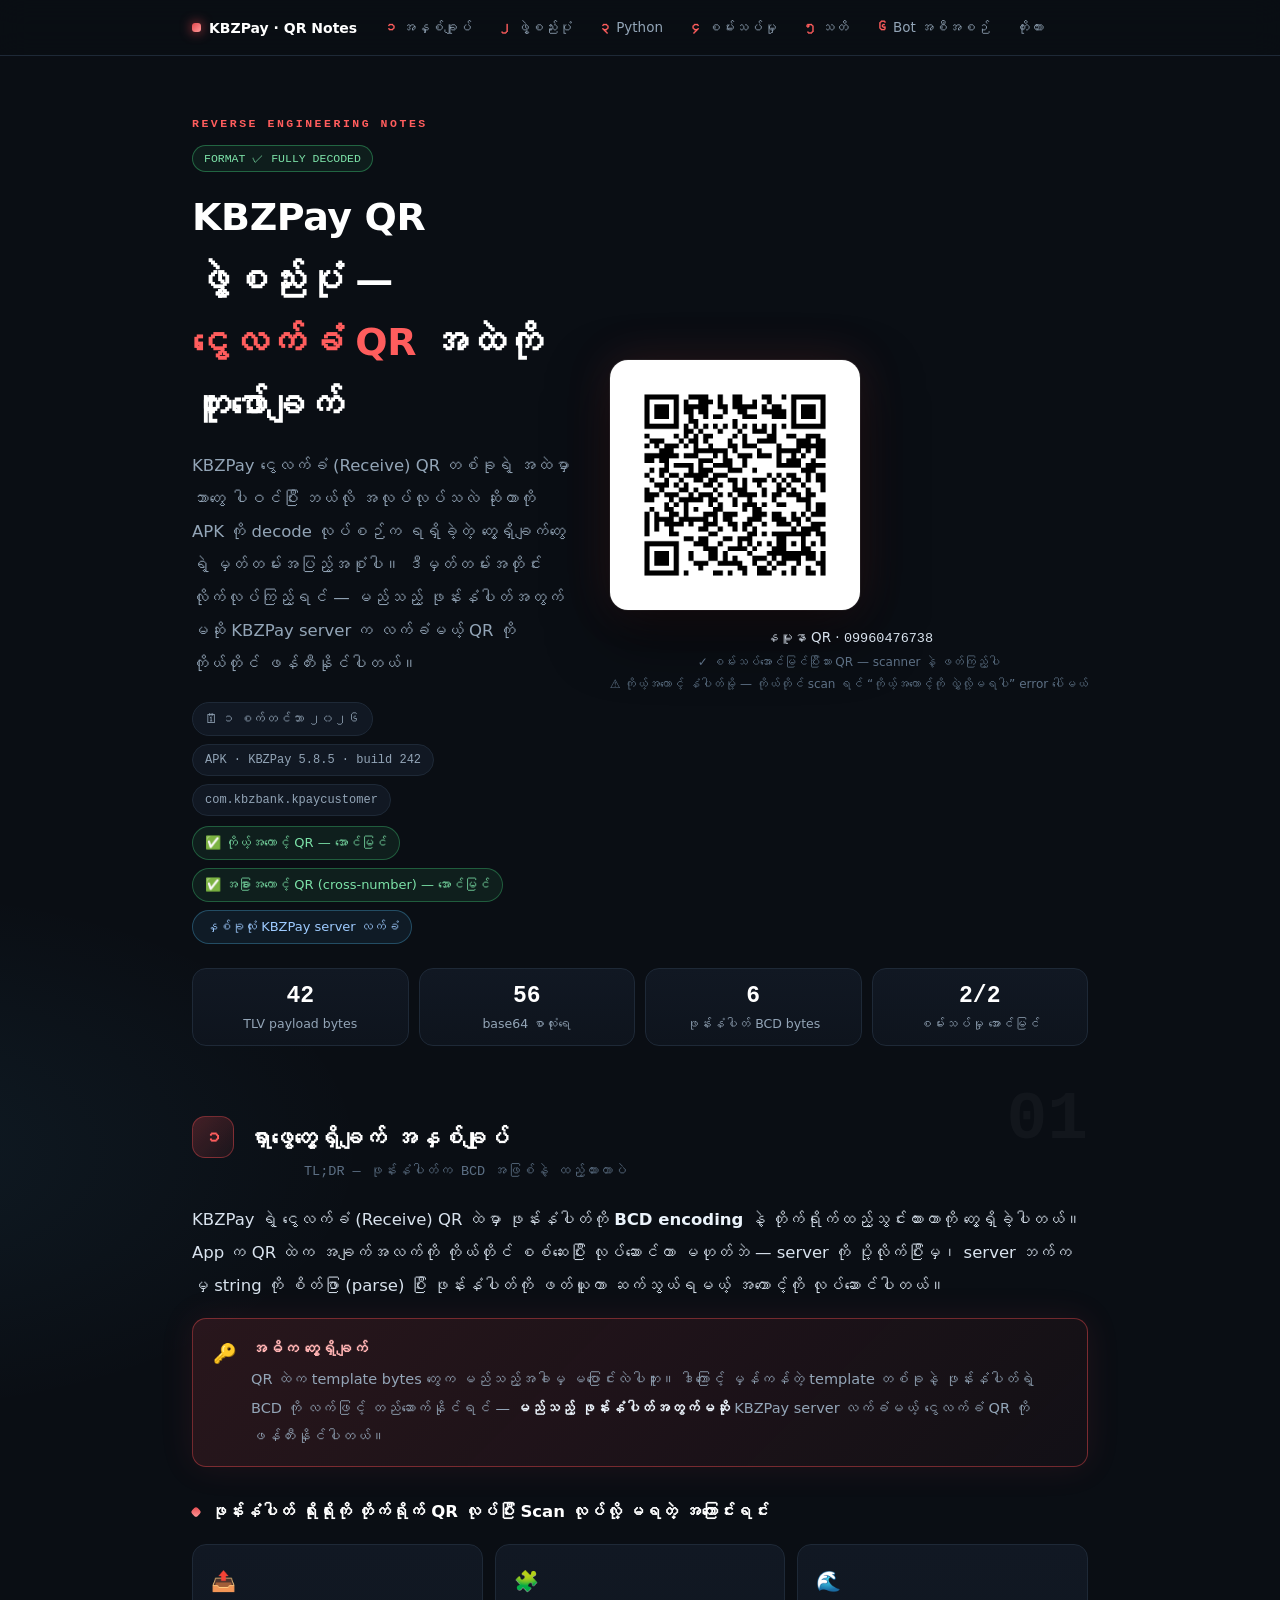
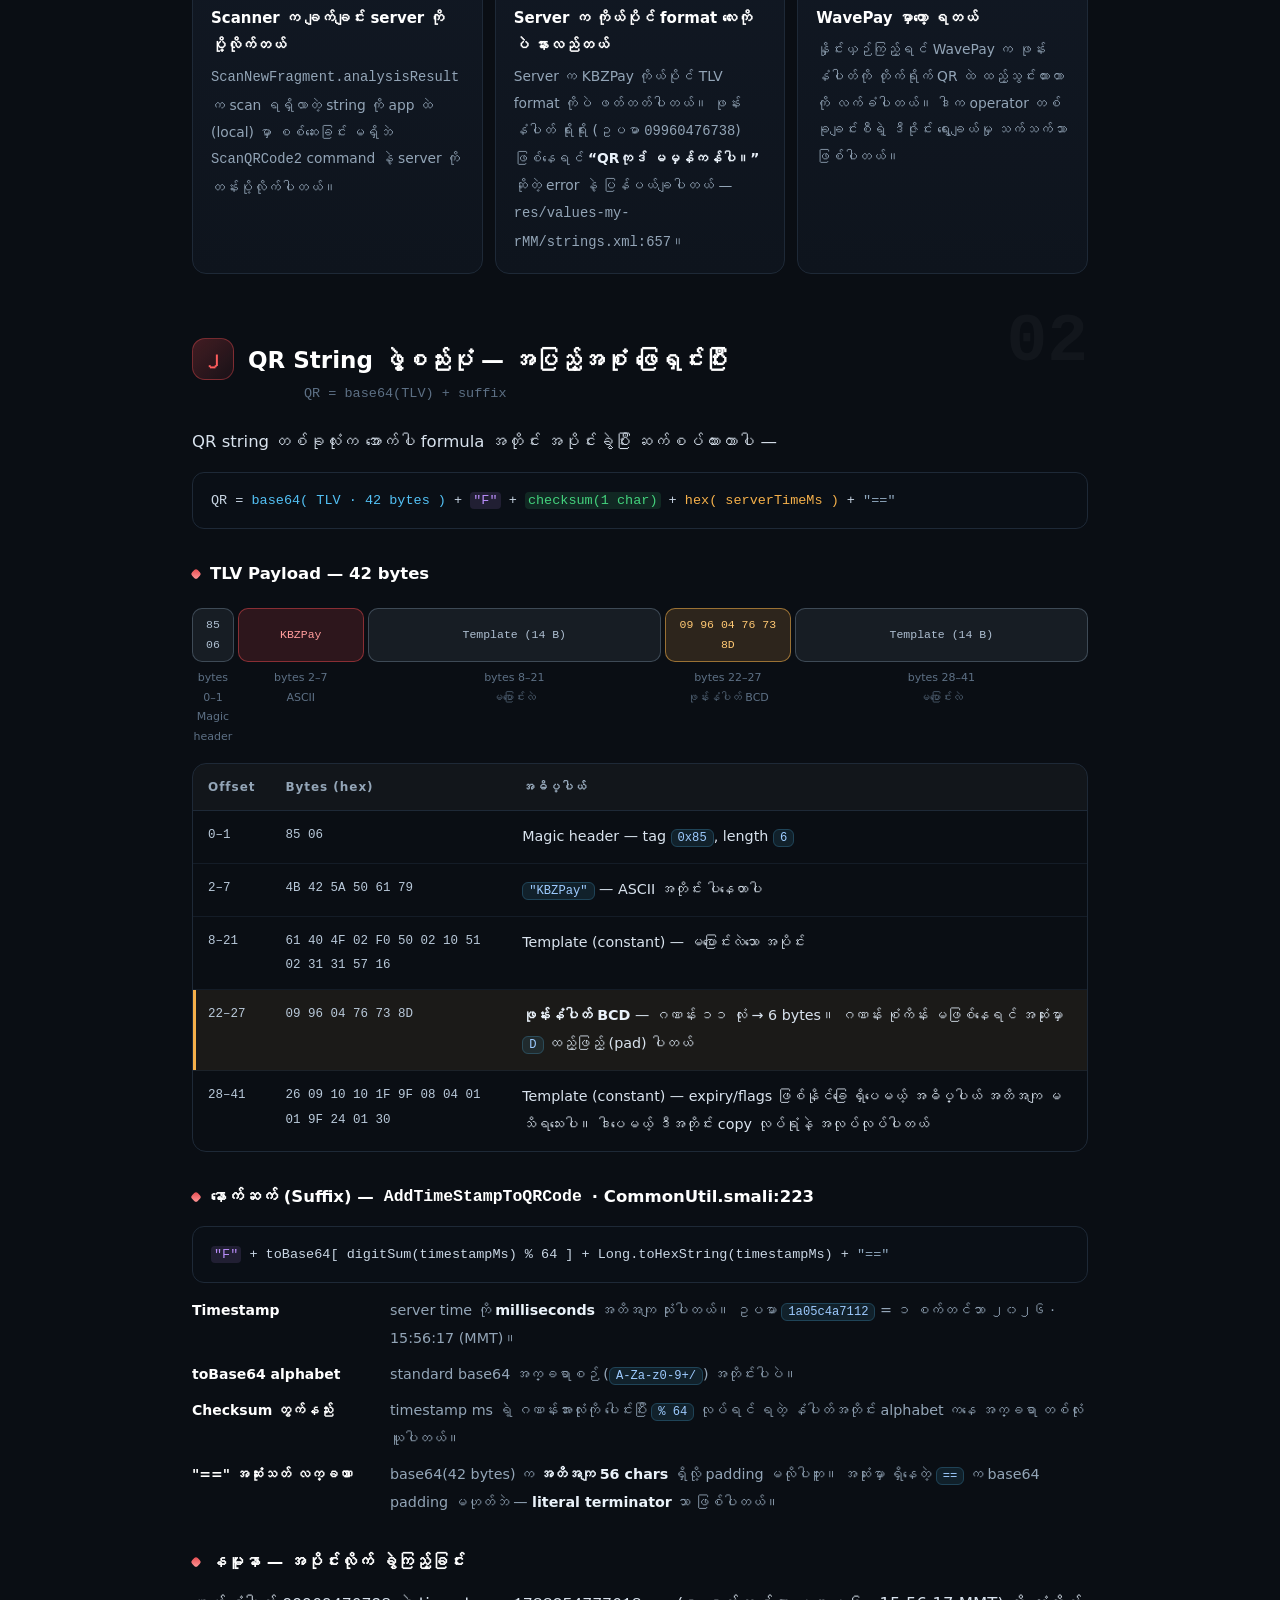
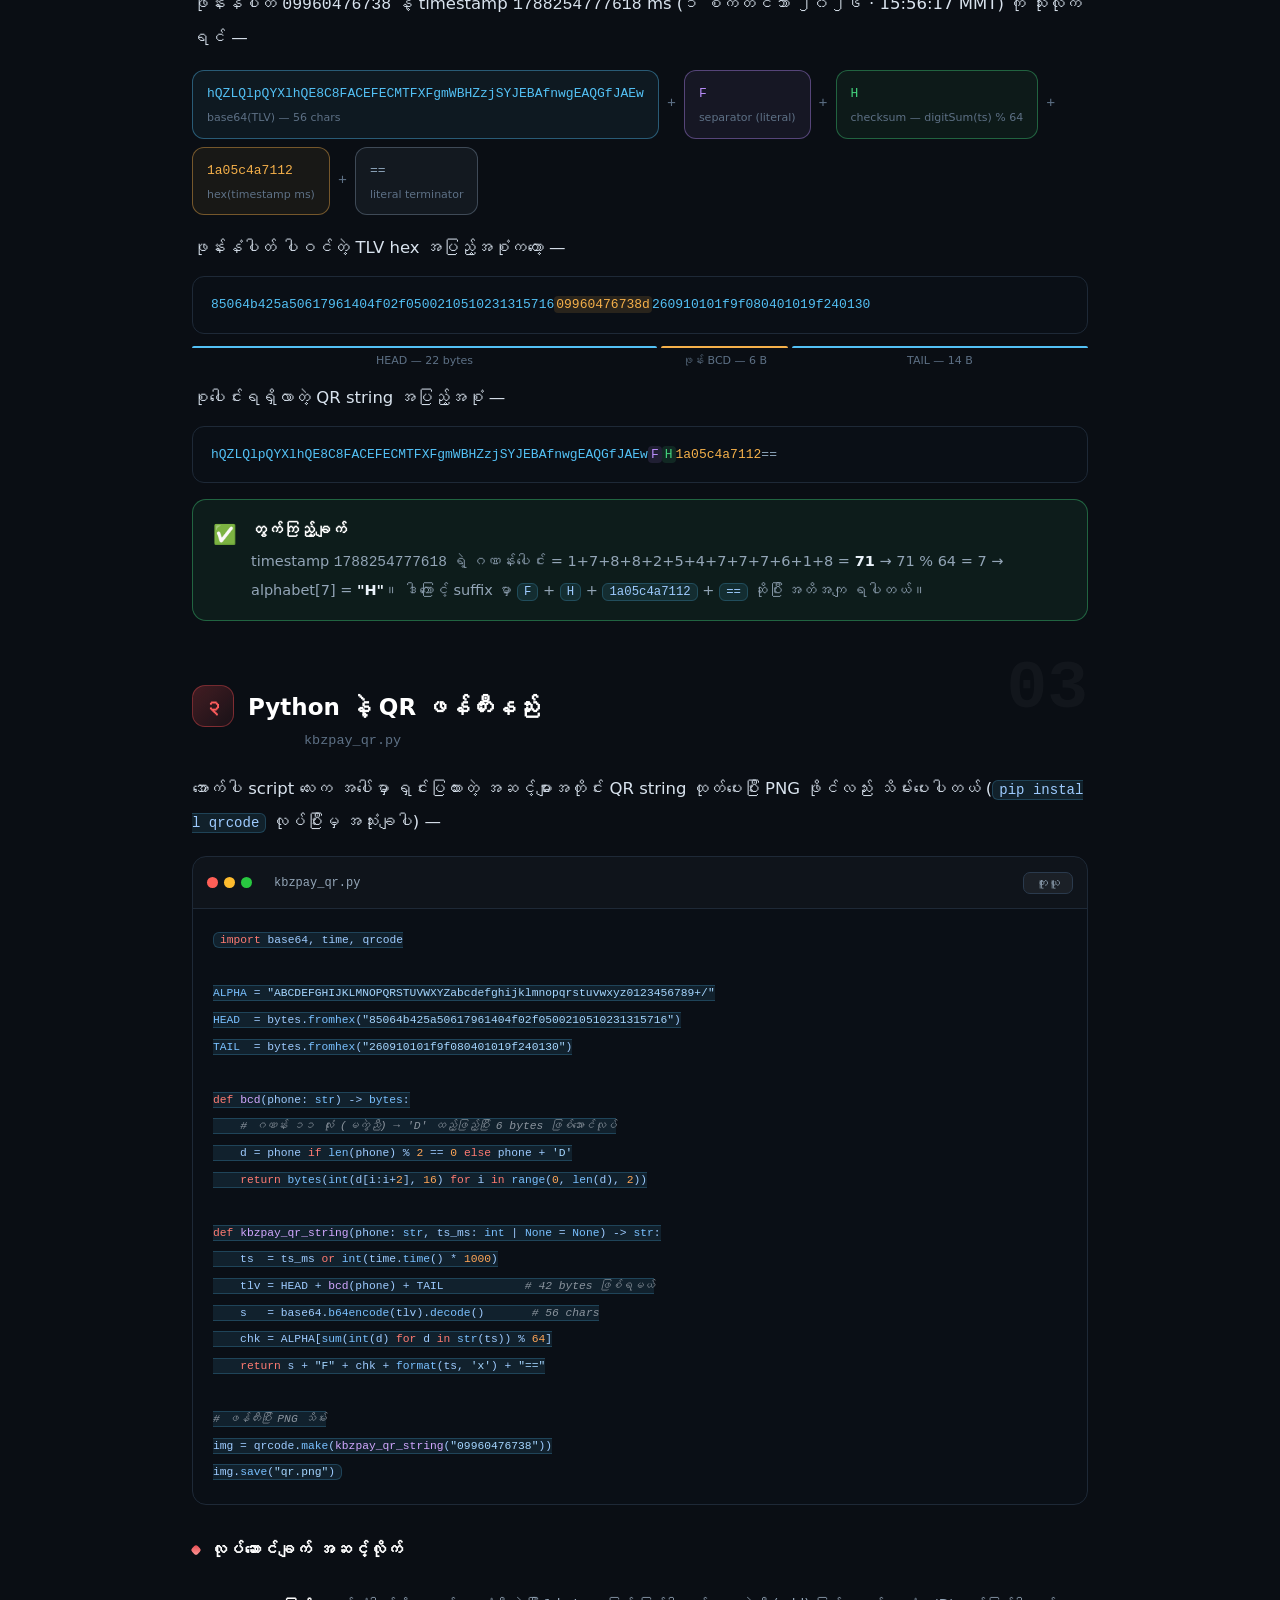
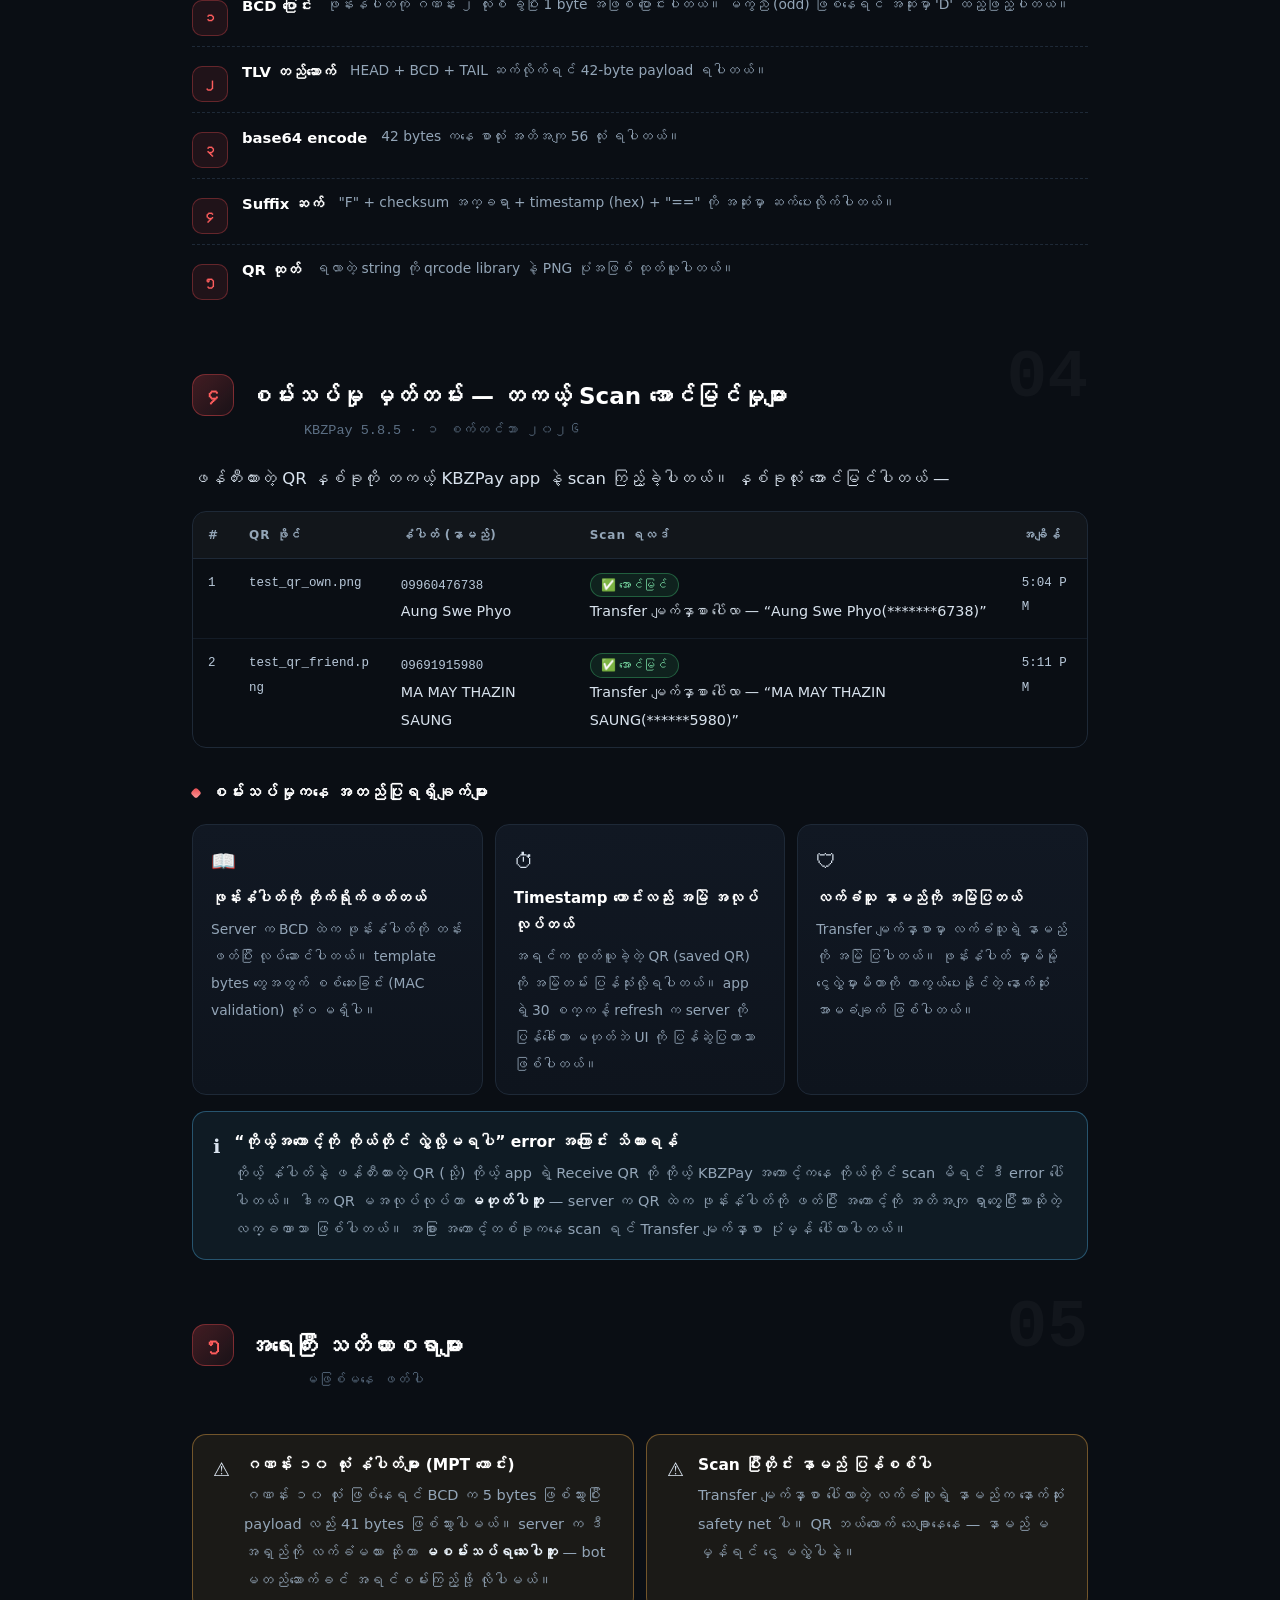
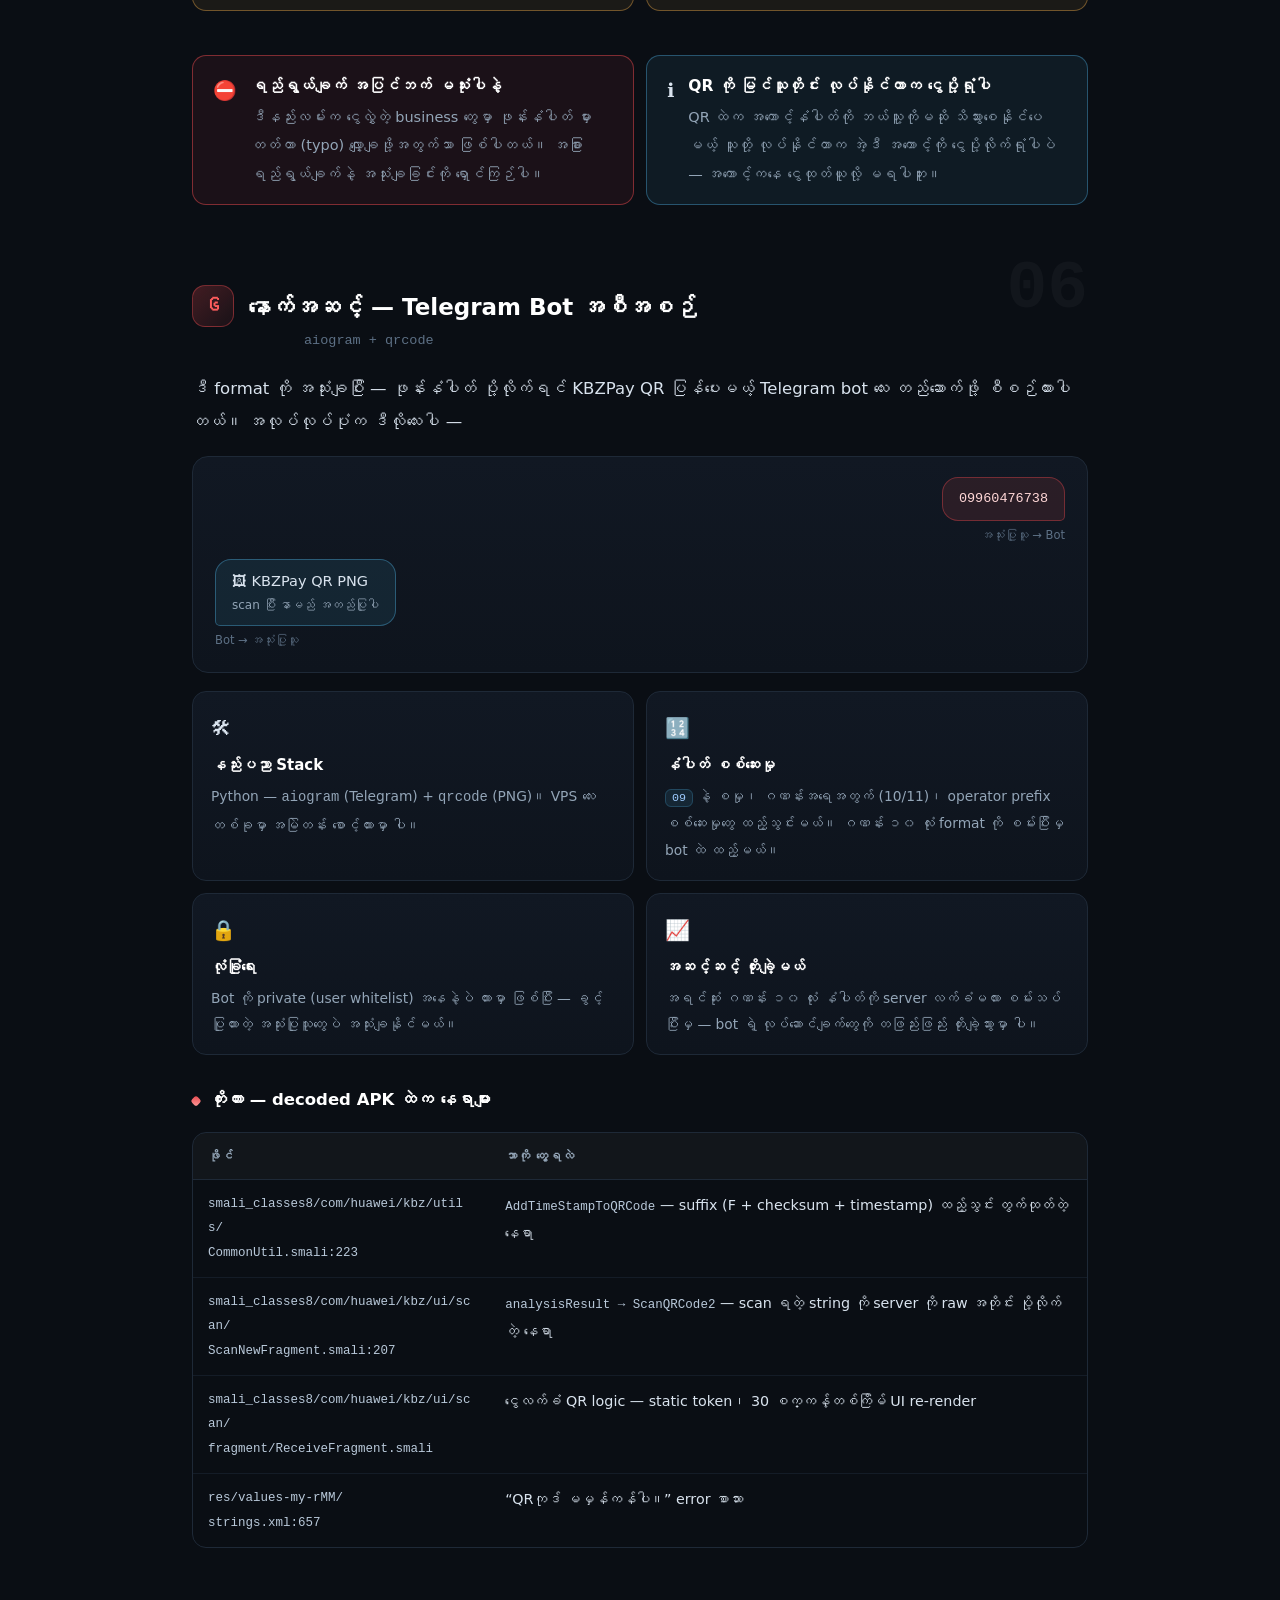
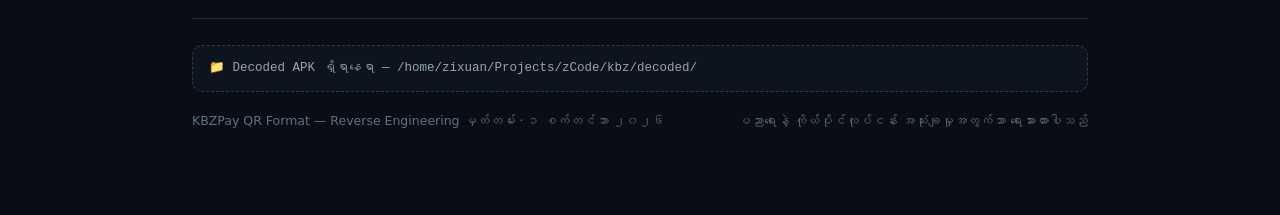
==== kbzpay-qr-notes.html @ c3a1ef38 "feat: KBZ Pay and WavePay payment QR generator Telegram bot" ====
<!DOCTYPE html>
<html lang="my">
<head>
<meta charset="UTF-8">
<meta name="viewport" content="width=device-width, initial-scale=1.0">
<meta name="color-scheme" content="dark">
<meta name="description" content="KBZPay ငွေလက်ခံ QR ဖွဲ့စည်းပုံ — APK reverse engineering မှတ်တမ်း">
<title>KBZPay QR ဖွဲ့စည်းပုံ — Reverse Engineering မှတ်တမ်း</title>
<style>
/* ---------- အရောင်နဲ့ စာလုံး ---------- */
:root{
  --bg:#0a0e14; --card:#111823; --card2:#0e141d;
  --border:#1e2937; --border2:#2a3a4d;
  --text:#d9e3ee; --muted:#93a5b7; --faint:#5d7085;
  --red:#ff5d5d; --red-dim:#e5484d;
  --cyan:#53c1f5; --green:#43d17c; --amber:#f5b04a; --purple:#b78cf7; --slate:#8fa7bd;
  --mono: ui-monospace,"SF Mono","Cascadia Mono",Consolas,"JetBrains Mono","Noto Sans Myanmar","Myanmar Text","Padauk",monospace;
}
*{box-sizing:border-box}
html{scroll-behavior:smooth}
body{
  margin:0; color:var(--text); font-size:16.5px; line-height:2;
  font-family:system-ui,-apple-system,"Segoe UI",Roboto,"Noto Sans Myanmar","Myanmar Text","Padauk","Myanmar Sangam MN",sans-serif;
  background:
    radial-gradient(1100px 520px at 85% -5%, rgba(229,72,77,.11), transparent 60%),
    radial-gradient(900px 480px at -10% 14%, rgba(83,193,245,.07), transparent 55%),
    var(--bg);
  -webkit-font-smoothing:antialiased; text-rendering:optimizeLegibility;
}
::selection{background:rgba(229,72,77,.38);color:#fff}
a{color:var(--cyan)}
b,strong{color:#eaf2fa}
code{
  font-family:var(--mono); font-size:.85em; color:#9ecbff;
  background:rgba(83,193,245,.1); border:1px solid rgba(83,193,245,.22);
  padding:1px 6px; border-radius:6px; word-break:break-all;
}
.mono{font-family:var(--mono)}
.wrap{max-width:940px; margin:0 auto; padding:0 22px 90px}

/* ---------- အပေါ်နာဗား ---------- */
.topnav{position:sticky; top:0; z-index:60; background:rgba(10,14,20,.86);
  backdrop-filter:blur(14px); -webkit-backdrop-filter:blur(14px); border-bottom:1px solid var(--border)}
.topnav .inner{max-width:940px; margin:0 auto; padding:10px 22px; display:flex; align-items:center; gap:4px; overflow-x:auto; scrollbar-width:none}
.topnav .inner::-webkit-scrollbar{display:none}
.brand{font-weight:800; color:#fff; font-size:14px; white-space:nowrap; margin-right:12px; display:flex; align-items:center; gap:8px}
.brand .dot{width:9px; height:9px; border-radius:3px; background:linear-gradient(135deg,var(--red-dim),#ff9a9a); box-shadow:0 0 12px rgba(229,72,77,.9)}
.topnav a{color:var(--muted); text-decoration:none; font-size:13.5px; padding:4px 11px; border-radius:8px; white-space:nowrap}
.topnav a:hover{color:#fff; background:rgba(255,255,255,.06)}
.topnav a b{font-weight:600; color:var(--red); margin-right:4px}

/* ---------- Hero ---------- */
.hero{padding:56px 0 6px}
.hero-grid{display:grid; grid-template-columns:1fr auto; gap:38px; align-items:center}
.eyebrow{display:flex; align-items:center; gap:10px; flex-wrap:wrap}
.eyebrow .tag{font-family:var(--mono); font-size:11.5px; letter-spacing:.22em; color:var(--red); font-weight:700}
.eyebrow .pill{font-size:11.5px; color:#7ce2a8; border:1px solid rgba(67,209,124,.4); background:rgba(67,209,124,.08); border-radius:999px; padding:1px 11px; font-family:var(--mono)}
h1{margin:14px 0 0; font-size:clamp(27px,4.6vw,38px); font-weight:800; color:#fff; line-height:1.65; letter-spacing:-.01em}
h1 .accent{color:var(--red)}
.lead{color:var(--muted); font-size:16.5px; margin:12px 0 0; max-width:58ch}
.chips{display:flex; flex-wrap:wrap; gap:8px; margin-top:22px}
.chip{font-size:13px; color:var(--muted); background:var(--card); border:1px solid var(--border); padding:3px 12px; border-radius:999px; white-space:nowrap}
.chip.mono{font-family:var(--mono); font-size:12px}
.badges{display:flex; flex-wrap:wrap; gap:8px; margin-top:10px}
.badge{font-size:13px; padding:3px 12px; border-radius:999px; border:1px solid}
.badge.ok{color:#7ce2a8; background:rgba(67,209,124,.09); border-color:rgba(67,209,124,.35)}
.badge.note{color:#9ecbff; background:rgba(83,193,245,.08); border-color:rgba(83,193,245,.3)}
.stats{display:grid; grid-template-columns:repeat(4,1fr); gap:10px; margin-top:24px}
.stat{background:linear-gradient(180deg,var(--card),var(--card2)); border:1px solid var(--border); border-radius:14px; padding:10px 12px; text-align:center}
.stat b{display:block; font-size:23px; font-family:var(--mono); color:#fff; line-height:1.5}
.stat span{font-size:12.5px; color:var(--muted); display:block; line-height:1.7}

.qr-side{text-align:center}
.qr-card{width:250px; background:#fff; border-radius:18px; padding:15px;
  box-shadow:0 24px 60px rgba(0,0,0,.55), 0 0 0 1px rgba(255,255,255,.08), 0 0 46px rgba(229,72,77,.16)}
.qr-cap{margin-top:14px; font-size:13.5px}
.qr-sub{font-size:12px; color:var(--faint); line-height:1.8}

/* ---------- Section ခေါင်းစဉ်များ ---------- */
.section{margin-top:64px; position:relative; scroll-margin-top:70px}
h3[id]{scroll-margin-top:86px}
.section::after{content:attr(data-num); position:absolute; top:-30px; right:0; font-family:var(--mono);
  font-size:68px; font-weight:700; color:rgba(255,255,255,.035); pointer-events:none; line-height:1}
.sec-head{display:flex; gap:14px; align-items:flex-start; margin-bottom:6px}
.sec-num{flex:none; width:42px; height:42px; border-radius:13px; display:flex; align-items:center; justify-content:center;
  background:linear-gradient(135deg,rgba(229,72,77,.26),rgba(229,72,77,.07)); border:1px solid rgba(229,72,77,.42);
  color:var(--red); font-weight:800; font-size:19px}
h2{margin:2px 0 0; font-size:clamp(19px,3vw,23px); font-weight:800; color:#fff; line-height:1.75}
.sec-sub{color:var(--faint); font-size:13.5px; margin:0 0 8px 56px; font-family:var(--mono)}
h3{font-size:16.5px; color:#fff; margin:30px 0 10px; font-weight:700; line-height:1.85; display:flex; align-items:center; gap:10px}
h3::before{content:""; width:8px; height:8px; border-radius:2.5px; background:linear-gradient(135deg,var(--red-dim),#ff9a9a); transform:rotate(45deg); flex:none}
p{margin:10px 0}

/* ---------- ကတ်များ / Callout များ ---------- */
.card{background:linear-gradient(180deg,var(--card),var(--card2)); border:1px solid var(--border); border-radius:16px; padding:20px 24px; margin:16px 0}
.callout{display:flex; gap:14px; padding:16px 20px; border-radius:14px; border:1px solid; margin:16px 0; align-items:flex-start}
.callout .ico{flex:none; font-size:19px; line-height:1.9}
.callout h4{margin:0 0 2px; font-size:15.5px; color:#fff; line-height:1.85}
.callout p{margin:0; font-size:14.5px; color:var(--muted); line-height:1.95}
.callout.key{background:linear-gradient(135deg,rgba(229,72,77,.14),rgba(229,72,77,.04)); border-color:rgba(229,72,77,.45); box-shadow:0 0 34px rgba(229,72,77,.1)}
.callout.key h4{color:#ffb3b3}
.callout.warn{background:rgba(245,176,74,.07); border-color:rgba(245,176,74,.4)}
.callout.danger{background:rgba(229,72,77,.08); border-color:rgba(229,72,77,.5)}
.callout.info{background:rgba(83,193,245,.07); border-color:rgba(83,193,245,.35)}
.callout.ok{background:rgba(67,209,124,.07); border-color:rgba(67,209,124,.4)}

.grid3{display:grid; grid-template-columns:repeat(3,1fr); gap:12px; margin:16px 0}
.grid2{display:grid; grid-template-columns:1fr 1fr; gap:12px; margin:16px 0}
.mini{background:linear-gradient(180deg,var(--card),var(--card2)); border:1px solid var(--border); border-radius:14px; padding:16px 18px}
.mini .m-ico{font-size:20px}
.mini h4{margin:4px 0 4px; font-size:15px; color:#fff; line-height:1.8}
.mini p{margin:0; font-size:13.8px; color:var(--muted); line-height:1.95}

/* ---------- ဖော်မြူလာ / code ---------- */
.formula{background:#0a0f16; border:1px solid var(--border); border-radius:12px; padding:14px 18px; margin:14px 0;
  font-family:var(--mono); font-size:13.5px; line-height:2; color:#c9d6e4; overflow-x:auto; white-space:nowrap}
.code-block{border:1px solid var(--border); border-radius:14px; overflow:hidden; margin:18px 0; background:#0a0f16}
.code-head{display:flex; align-items:center; gap:8px; padding:9px 14px; border-bottom:1px solid var(--border); background:rgba(255,255,255,.02)}
.dots span{width:11px; height:11px; border-radius:50%; display:inline-block; margin-right:6px}
.dots span:nth-child(1){background:#ff5f57}.dots span:nth-child(2){background:#febc2e}.dots span:nth-child(3){background:#28c840}
.fname{font-family:var(--mono); font-size:12px; color:var(--muted); margin-left:8px}
.copy-btn{margin-left:auto; font-family:inherit; font-size:12px; color:var(--muted); background:rgba(255,255,255,.05);
  border:1px solid var(--border2); border-radius:7px; padding:3px 12px; cursor:pointer; transition:.15s}
.copy-btn:hover{color:#fff; border-color:var(--red-dim)}
.code-block pre{margin:0; padding:18px 20px; overflow-x:auto; font-family:var(--mono); font-size:13.3px; line-height:2; color:#dbe4ee}
.k{color:#ff7b72}.f{color:#79c0ff}.s{color:#a5d6ff}.c{color:#8b949e;font-style:italic}.n{color:#ffa657}.d{color:#d2a8ff}

pre::-webkit-scrollbar, .tbl-wrap::-webkit-scrollbar{height:8px}
pre::-webkit-scrollbar-thumb, .tbl-wrap::-webkit-scrollbar-thumb{background:var(--border2); border-radius:4px}

/* ---------- TLV ပုံရိပ် ---------- */
.tlv-map{margin:18px 0 6px}
.tlv-row{display:grid; grid-template-columns:2fr 6fr 14fr 6fr 14fr; gap:4px}
.seg{min-height:54px; border-radius:10px; display:flex; align-items:center; justify-content:center; text-align:center;
  font-family:var(--mono); font-size:11.5px; line-height:1.7; padding:6px 4px; border:1px solid; word-break:break-word}
.seg-struct{background:rgba(143,167,189,.10); border-color:rgba(143,167,189,.32); color:#aebfd1}
.seg-brand{background:rgba(229,72,77,.16); border-color:rgba(229,72,77,.5); color:#ff9c9c}
.seg-phone{background:rgba(245,176,74,.15); border-color:rgba(245,176,74,.55); color:#ffc873; animation:glow 2.6s ease-in-out infinite}
@keyframes glow{0%,100%{box-shadow:0 0 0 rgba(245,176,74,0)}50%{box-shadow:0 0 18px rgba(245,176,74,.35)}}
.tlv-caps{display:grid; grid-template-columns:2fr 6fr 14fr 6fr 14fr; gap:4px; margin-top:6px}
.tlv-caps div{font-size:11px; color:var(--faint); text-align:center; line-height:1.8}

/* ---------- ဇယားများ ---------- */
.tbl-wrap{overflow-x:auto; border:1px solid var(--border); border-radius:14px; margin:16px 0}
table{width:100%; border-collapse:collapse; font-size:14.3px; min-width:560px}
th{background:rgba(255,255,255,.03); color:var(--muted); font-weight:600; font-size:12px; letter-spacing:.08em;
  text-align:left; padding:11px 15px; border-bottom:1px solid var(--border); white-space:nowrap}
td{padding:12px 15px; border-bottom:1px solid rgba(30,41,55,.55); vertical-align:top; line-height:1.95}
tr:last-child td{border-bottom:none}
td .mono, .mono-cell{font-family:var(--mono); font-size:12.5px; color:#b9c9da; word-break:break-all}
tr.hl td{background:rgba(245,176,74,.07)}
tr.hl td:first-child{box-shadow:inset 3px 0 0 var(--amber)}
.ok-pill{display:inline-block; font-size:12px; color:#7ce2a8; background:rgba(67,209,124,.1); border:1px solid rgba(67,209,124,.35); border-radius:999px; padding:0 10px; line-height:1.9; white-space:nowrap}

/* ---------- QR anatomy ---------- */
.anatomy{display:flex; flex-wrap:wrap; align-items:stretch; gap:8px; margin:16px 0}
.a-chip{border:1px solid; border-radius:12px; padding:10px 14px; display:flex; flex-direction:column; gap:2px; min-width:60px}
.a-chip code{background:none; border:none; padding:0; font-size:13px; word-break:break-all; color:inherit}
.a-chip small{font-size:11px; color:var(--faint); line-height:1.7}
.plus{align-self:center; color:var(--faint); font-family:var(--mono); font-size:15px}
.c-b64{color:var(--cyan); border-color:rgba(83,193,245,.4); background:rgba(83,193,245,.06)}
.c-f{color:var(--purple); border-color:rgba(183,140,247,.4); background:rgba(183,140,247,.07)}
.c-chk{color:var(--green); border-color:rgba(67,209,124,.4); background:rgba(67,209,124,.06)}
.c-ts{color:var(--amber); border-color:rgba(245,176,74,.42); background:rgba(245,176,74,.06)}
.c-eq{color:var(--slate); border-color:rgba(143,167,189,.35); background:rgba(143,167,189,.07)}

.hexline, .qrline{background:#0a0f16; border:1px solid var(--border); border-radius:12px; padding:14px 18px; margin:12px 0;
  font-family:var(--mono); font-size:13px; line-height:2.1; white-space:pre-wrap; word-break:break-all}
.t-tlv,.h-struct{color:var(--cyan)}
.h-phone{color:var(--amber); background:rgba(245,176,74,.13); border-radius:4px; padding:1px 2px}
.t-f{color:var(--purple); background:rgba(183,140,247,.13); border-radius:4px; padding:1px 3px}
.t-chk{color:var(--green); background:rgba(67,209,124,.13); border-radius:4px; padding:1px 3px}
.t-ts{color:var(--amber)}
.t-eq{color:var(--slate)}
.hex-caps{display:grid; grid-template-columns:22fr 6fr 14fr; gap:4px; margin:8px 0 4px}
.hex-caps div{font-size:11px; color:var(--faint); text-align:center; line-height:1.8}
.hex-caps div span{border-top:2px solid; padding-top:3px; display:block; border-radius:2px}
.hex-caps .b1 span{border-color:var(--cyan)}
.hex-caps .b2 span{border-color:var(--amber)}
.hex-caps .b3 span{border-color:var(--cyan)}

/* ---------- kv / steps / chat ---------- */
.kv{display:grid; grid-template-columns:180px 1fr; gap:8px 18px; margin:14px 0}
.kv .k{font-weight:700; color:#fff; font-size:14px; line-height:1.95}
.kv .v{color:var(--muted); font-size:14.3px; line-height:1.95}
.steps{list-style:none; counter-reset:st; padding:0; margin:16px 0}
.steps li{counter-increment:st; display:flex; gap:14px; padding:10px 0; border-bottom:1px dashed var(--border); align-items:flex-start}
.steps li:last-child{border-bottom:none}
.steps li::before{content:counter(st,myanmar); flex:none; width:34px; height:34px; margin-top:9px; border-radius:10px;
  display:flex; align-items:center; justify-content:center; font-size:14px; font-weight:700; color:var(--red);
  background:rgba(229,72,77,.1); border:1px solid rgba(229,72,77,.35)}
.steps b{display:block; color:#fff; font-size:14.8px}
.steps span{display:block; color:var(--muted); font-size:13.8px; line-height:1.95}

.chat{display:flex; flex-direction:column; gap:12px; margin:18px 0; padding:20px 22px; border:1px solid var(--border); border-radius:16px; background:linear-gradient(180deg,var(--card),var(--card2))}
.chat-row{display:flex; flex-direction:column; max-width:78%}
.chat-row.user{align-self:flex-end; align-items:flex-end}
.chat-row.bot{align-self:flex-start; align-items:flex-start}
.bubble{border-radius:16px; padding:8px 16px; font-size:14.5px; border:1px solid; line-height:1.9}
.chat-row.user .bubble{background:rgba(229,72,77,.12); border-color:rgba(229,72,77,.4); border-bottom-right-radius:5px; color:#ffd7d7; font-family:var(--mono); font-size:13.5px}
.chat-row.bot .bubble{background:rgba(83,193,245,.09); border-color:rgba(83,193,245,.35); border-bottom-left-radius:5px}
.bubble small{display:block; font-size:12px; color:var(--muted); line-height:1.8}
.chat-who{font-size:11.5px; color:var(--faint); margin-top:3px}

/* ---------- Footer ---------- */
footer{margin-top:70px; border-top:1px solid var(--border); padding-top:26px}
.foot-path{font-family:var(--mono); font-size:12.5px; color:var(--muted); background:var(--card2); border:1px dashed var(--border2); border-radius:10px; padding:10px 16px; word-break:break-all}
.foot-meta{display:flex; justify-content:space-between; gap:14px; flex-wrap:wrap; margin-top:16px; font-size:12.5px; color:var(--faint)}

/* ---------- ဖုန်းအတွက် ---------- */
@media (max-width:820px){
  .hero-grid{grid-template-columns:1fr; gap:26px}
  .qr-side{display:flex; flex-direction:column; align-items:center}
  .stats{grid-template-columns:repeat(2,1fr)}
  .grid3{grid-template-columns:1fr}
  .grid2{grid-template-columns:1fr}
  .kv{grid-template-columns:1fr}
  .kv .k{margin-bottom:-6px}
  .sec-sub{margin-left:0}
  .section::after{display:none}
  .chat-row{max-width:92%}
}
@media (max-width:520px){
  body{font-size:15.8px}
  .tlv-row{grid-template-columns:1fr 1fr 1fr 1fr 1fr}
  .tlv-caps{display:none}
}
</style>
</head>
<body>

<!-- ================= NAV ================= -->
<nav class="topnav">
  <div class="inner">
    <span class="brand"><span class="dot"></span>KBZPay · QR Notes</span>
    <a href="#s1"><b>၁</b>အနှစ်ချုပ်</a>
    <a href="#s2"><b>၂</b>ဖွဲ့စည်းပုံ</a>
    <a href="#s3"><b>၃</b>Python</a>
    <a href="#s4"><b>၄</b>စမ်းသပ်မှု</a>
    <a href="#s5"><b>၅</b>သတိ</a>
    <a href="#s6"><b>၆</b>Bot အစီအစဉ်</a>
    <a href="#refs">ကိုးကား</a>
  </div>
</nav>

<div class="wrap">

<!-- ================= HERO ================= -->
<header class="hero">
  <div class="hero-grid">
    <div>
      <div class="eyebrow">
        <span class="tag">REVERSE ENGINEERING NOTES</span>
        <span class="pill">FORMAT ✓ FULLY DECODED</span>
      </div>
      <h1>KBZPay QR ဖွဲ့စည်းပုံ —<br><span class="accent">ငွေလက်ခံ QR</span> အထဲကို တူးဖော်ချက်</h1>
      <p class="lead">KBZPay ငွေလက်ခံ (Receive) QR တစ်ခုရဲ့ အထဲမှာ ဘာတွေ ပါဝင်ပြီး ဘယ်လို အလုပ်လုပ်သလဲ ဆိုတာကို APK ကို decode လုပ်စဉ်က ရရှိခဲ့တဲ့ တွေ့ရှိချက်တွေရဲ့ မှတ်တမ်းအပြည့်အစုံပါ။ ဒီမှတ်တမ်းအတိုင်း လိုက်လုပ်ကြည့်ရင် — မည်သည့် ဖုန်းနံပါတ်အတွက်မဆို KBZPay server က လက်ခံမယ့် QR ကို ကိုယ်တိုင် ဖန်တီးနိုင်ပါတယ်။</p>
      <div class="chips">
        <span class="chip">🗓 ၁ စက်တင်ဘာ ၂၀၂၆</span>
        <span class="chip mono">APK · KBZPay 5.8.5 · build 242</span>
        <span class="chip mono">com.kbzbank.kpaycustomer</span>
      </div>
      <div class="badges">
        <span class="badge ok">✅ ကိုယ့်အကောင့် QR — အောင်မြင်</span>
        <span class="badge ok">✅ အခြားအကောင့် QR (cross-number) — အောင်မြင်</span>
        <span class="badge note">နှစ်ခုလုံး KBZPay server လက်ခံ</span>
      </div>
    </div>
    <div class="qr-side">
      <div class="qr-card" role="img" aria-label="KBZPay နမူနာ QR ကုဒ်"><img src="[data-uri]" alt="KBZPay QR — 09960476738" style="width:100%;height:auto;display:block;border-radius:10px"></div>
      <div class="qr-cap">နမူနာ QR · <span class="mono">09960476738</span></div>
      <div class="qr-sub">✓ စမ်းသပ်အောင်မြင်ပြီးသား QR — scanner နဲ့ ဖတ်ကြည့်ပါ<br>⚠️ ကိုယ့်အကောင့် နံပါတ်မို့ — ကိုယ်တိုင် scan ရင် “ကိုယ့်အကောင့်ကို လွှဲလို့မရပါ” error ပေါ်မယ်</div>
    </div>
  </div>
  <div class="stats">
    <div class="stat"><b>42</b><span>TLV payload bytes</span></div>
    <div class="stat"><b>56</b><span>base64 စာလုံးရေ</span></div>
    <div class="stat"><b>6</b><span>ဖုန်းနံပါတ် BCD bytes</span></div>
    <div class="stat"><b>2/2</b><span>စမ်းသပ်မှု အောင်မြင်</span></div>
  </div>
</header>

<!-- ================= ၁ ================= -->
<section class="section" id="s1" data-num="01">
  <div class="sec-head">
    <div class="sec-num">၁</div>
    <div>
      <h2>ရှာဖွေတွေ့ရှိချက် အနှစ်ချုပ်</h2>
      <div class="sec-sub">TL;DR — ဖုန်းနံပါတ်က BCD အဖြစ်နဲ့ ထည့်ထားတာပဲ</div>
    </div>
  </div>

  <p>KBZPay ရဲ့ ငွေလက်ခံ (Receive) QR ထဲမှာ ဖုန်းနံပါတ်ကို <b>BCD encoding</b> နဲ့ တိုက်ရိုက်ထည့်သွင်းထားတာကို တွေ့ရှိခဲ့ပါတယ်။ App က QR ထဲက အချက်အလက်ကို ကိုယ်တိုင် စစ်ဆေးပြီး လုပ်ဆောင်တာ မဟုတ်ဘဲ — server ကို ပို့လိုက်ပြီးမှ၊ server ဘက်ကမှ string ကို စိတ်ဖြာ (parse) ပြီး ဖုန်းနံပါတ်ကို ဖတ်ယူကာ ဆက်သွယ်ရမယ့် အကောင့်ကို လုပ်ဆောင်ပါတယ်။</p>

  <div class="callout key">
    <div class="ico">🔑</div>
    <div>
      <h4>အဓိက တွေ့ရှိချက်</h4>
      <p>QR ထဲက template bytes တွေက မည်သည့်အခါမှ မပြောင်းလဲပါဘူး။ ဒါကြောင့် မှန်ကန်တဲ့ template တစ်ခုနဲ့ ဖုန်းနံပါတ်ရဲ့ BCD ကို လက်ဖြင့် တည်ဆောက်နိုင်ရင် — <b>မည်သည့် ဖုန်းနံပါတ်အတွက်မဆို</b> KBZPay server လက်ခံမယ့် ငွေလက်ခံ QR ကို ဖန်တီးနိုင်ပါတယ်။</p>
    </div>
  </div>

  <h3>ဖုန်းနံပါတ် ရိုးရိုးကို တိုက်ရိုက် QR လုပ်ပြီး Scan လုပ်လို့ မရတဲ့ အကြောင်းရင်း</h3>
  <div class="grid3">
    <div class="mini">
      <div class="m-ico">📤</div>
      <h4>Scanner က ချက်ချင်း server ကို ပို့လိုက်တယ်</h4>
      <p><span class="mono">ScanNewFragment.analysisResult</span> က scan ရရှိလာတဲ့ string ကို app ထဲ (local) မှာ စစ်ဆေးခြင်း မရှိဘဲ <span class="mono">ScanQRCode2</span> command နဲ့ server ကို တန်းပို့လိုက်ပါတယ်။</p>
    </div>
    <div class="mini">
      <div class="m-ico">🧩</div>
      <h4>Server က ကိုယ်ပိုင် format လေးကိုပဲ နားလည်တယ်</h4>
      <p>Server က KBZPay ကိုယ်ပိုင် TLV format ကိုပဲ ဖတ်တတ်ပါတယ်။ ဖုန်းနံပါတ် ရိုးရိုး (ဥပမာ <span class="mono">09960476738</span>) ဖြစ်နေရင် <b>“QRကုဒ် မမှန်ကန်ပါ။”</b> ဆိုတဲ့ error နဲ့ ပြန်ပယ်ချပါတယ် — <span class="mono">res/values-my-rMM/strings.xml:657</span>။</p>
    </div>
    <div class="mini">
      <div class="m-ico">🌊</div>
      <h4>WavePay မှာတော့ ရတယ်</h4>
      <p>နှိုင်းယှဉ်ကြည့်ရင် WavePay က ဖုန်းနံပါတ်ကို တိုက်ရိုက် QR ထဲ ထည့်သွင်းထားတာကို လက်ခံပါတယ်။ ဒါက operator တစ်ခုချင်းစီရဲ့ ဒီဇိုင်း ရွေးချယ်မှု သက်သက်သာ ဖြစ်ပါတယ်။</p>
    </div>
  </div>
</section>

<!-- ================= ၂ ================= -->
<section class="section" id="s2" data-num="02">
  <div class="sec-head">
    <div class="sec-num">၂</div>
    <div>
      <h2>QR String ဖွဲ့စည်းပုံ — အပြည့်အစုံ ဖြေရှင်းပြီး</h2>
      <div class="sec-sub">QR = base64(TLV) + suffix</div>
    </div>
  </div>

  <p>QR string တစ်ခုလုံးက အောက်ပါ formula အတိုင်း အပိုင်းခွဲပြီး ဆက်စပ်ထားတာပါ —</p>

  <pre class="formula">QR = <span class="t-tlv">base64( TLV · 42 bytes )</span> + <span class="t-f">"F"</span> + <span class="t-chk">checksum(1 char)</span> + <span class="t-ts">hex( serverTimeMs )</span> + <span class="t-eq">"=="</span></pre>

  <h3>TLV Payload — 42 bytes</h3>
  <div class="tlv-map">
    <div class="tlv-row">
      <div class="seg seg-struct">85 06</div>
      <div class="seg seg-brand">KBZPay</div>
      <div class="seg seg-struct">Template (14 B)</div>
      <div class="seg seg-phone">09 96 04 76 73 8D</div>
      <div class="seg seg-struct">Template (14 B)</div>
    </div>
    <div class="tlv-caps">
      <div>bytes 0–1<br>Magic header</div>
      <div>bytes 2–7<br>ASCII</div>
      <div>bytes 8–21<br>မပြောင်းလဲ</div>
      <div>bytes 22–27<br>ဖုန်းနံပါတ် BCD</div>
      <div>bytes 28–41<br>မပြောင်းလဲ</div>
    </div>
  </div>

  <div class="tbl-wrap">
    <table>
      <thead>
        <tr><th>Offset</th><th>Bytes (hex)</th><th>အဓိပ္ပါယ်</th></tr>
      </thead>
      <tbody>
        <tr>
          <td class="mono-cell">0–1</td>
          <td class="mono-cell">85 06</td>
          <td>Magic header — tag <code>0x85</code>, length <code>6</code></td>
        </tr>
        <tr>
          <td class="mono-cell">2–7</td>
          <td class="mono-cell">4B 42 5A 50 61 79</td>
          <td><code>"KBZPay"</code> — ASCII အတိုင်း ပါနေတာပါ</td>
        </tr>
        <tr>
          <td class="mono-cell">8–21</td>
          <td class="mono-cell">61 40 4F 02 F0 50 02 10 51 02 31 31 57 16</td>
          <td>Template (constant) — မပြောင်းလဲသော အပိုင်း</td>
        </tr>
        <tr class="hl">
          <td class="mono-cell">22–27</td>
          <td class="mono-cell">09 96 04 76 73 8D</td>
          <td><b>ဖုန်းနံပါတ် BCD</b> — ဂဏန်း ၁၁ လုံး → 6 bytes။ ဂဏန်း စုံကိန်း မဖြစ်နေရင် အဆုံးမှာ <code>D</code> ထည့်ဖြည့် (pad) ပါတယ်</td>
        </tr>
        <tr>
          <td class="mono-cell">28–41</td>
          <td class="mono-cell">26 09 10 10 1F 9F 08 04 01 01 9F 24 01 30</td>
          <td>Template (constant) — expiry/flags ဖြစ်နိုင်ခြေ ရှိပေမယ့် အဓိပ္ပါယ် အတိအကျ မသိရသေးပါ။ ဒါပေမယ့် ဒီအတိုင်း copy လုပ်ရုံနဲ့ အလုပ်လုပ်ပါတယ်</td>
        </tr>
      </tbody>
    </table>
  </div>

  <h3>နောက်ဆက် (Suffix) — <span class="mono">AddTimeStampToQRCode</span> · CommonUtil.smali:223</h3>
  <pre class="formula"><span class="t-f">"F"</span> + toBase64[ digitSum(timestampMs) % 64 ] + Long.toHexString(timestampMs) + <span class="t-eq">"=="</span></pre>

  <div class="kv">
    <div class="k">Timestamp</div>
    <div class="v">server time ကို <b>milliseconds</b> အတိအကျ သုံးပါတယ်။ ဥပမာ <code>1a05c4a7112</code> = ၁ စက်တင်ဘာ ၂၀၂၆ · 15:56:17 (MMT)။</div>
    <div class="k">toBase64 alphabet</div>
    <div class="v">standard base64 အက္ခရာစဉ် (<code>A-Za-z0-9+/</code>) အတိုင်းပါပဲ။</div>
    <div class="k">Checksum တွက်နည်း</div>
    <div class="v">timestamp ms ရဲ့ ဂဏန်းအားလုံးကို ပေါင်းပြီး <code>% 64</code> လုပ်ရင် ရတဲ့ နံပါတ်အတိုင်း alphabet ကနေ အက္ခရာ တစ်လုံး ယူပါတယ်။</div>
    <div class="k">"==" အဆုံးသတ် လက္ခဏာ</div>
    <div class="v">base64(42 bytes) က <b>အတိအကျ 56 chars</b> ရှိလို့ padding မလိုပါဘူး။ အဆုံးမှာ ရှိနေတဲ့ <code>==</code> က base64 padding မဟုတ်ဘဲ — <b>literal terminator</b> သာ ဖြစ်ပါတယ်။</div>
  </div>

  <h3>နမူနာ — အပိုင်းလိုက် ခွဲကြည့်ခြင်း</h3>
  <p>ဖုန်းနံပါတ် <span class="mono">09960476738</span> နဲ့ timestamp <span class="mono">1788254777618</span> ms (၁ စက်တင်ဘာ ၂၀၂၆ · 15:56:17 MMT) ကို သုံးလိုက်ရင် —</p>

  <div class="anatomy">
    <div class="a-chip c-b64"><code>hQZLQlpQYXlhQE8C8FACEFECMTFXFgmWBHZzjSYJEBAfnwgEAQGfJAEw</code><small>base64(TLV) — 56 chars</small></div>
    <span class="plus">+</span>
    <div class="a-chip c-f"><code>F</code><small>separator (literal)</small></div>
    <span class="plus">+</span>
    <div class="a-chip c-chk"><code>H</code><small>checksum — digitSum(ts) % 64</small></div>
    <span class="plus">+</span>
    <div class="a-chip c-ts"><code>1a05c4a7112</code><small>hex(timestamp ms)</small></div>
    <span class="plus">+</span>
    <div class="a-chip c-eq"><code>==</code><small>literal terminator</small></div>
  </div>

  <p>ဖုန်းနံပါတ် ပါဝင်တဲ့ TLV hex အပြည့်အစုံကတော့ —</p>
  <pre class="hexline"><span class="h-struct">85064b425a50617961404f02f0500210510231315716</span><span class="h-phone">09960476738d</span><span class="h-struct">260910101f9f080401019f240130</span></pre>
  <div class="hex-caps">
    <div class="b1"><span>HEAD — 22 bytes</span></div>
    <div class="b2"><span>ဖုန်း BCD — 6 B</span></div>
    <div class="b3"><span>TAIL — 14 B</span></div>
  </div>

  <p>စုပေါင်းရရှိလာတဲ့ QR string အပြည့်အစုံ —</p>
  <pre class="qrline"><span class="t-tlv">hQZLQlpQYXlhQE8C8FACEFECMTFXFgmWBHZzjSYJEBAfnwgEAQGfJAEw</span><span class="t-f">F</span><span class="t-chk">H</span><span class="t-ts">1a05c4a7112</span><span class="t-eq">==</span></pre>

  <div class="callout ok">
    <div class="ico">✅</div>
    <div>
      <h4>တွက်ကြည့်ချက်</h4>
      <p>timestamp <span class="mono">1788254777618</span> ရဲ့ ဂဏန်းပေါင်း = 1+7+8+8+2+5+4+7+7+7+6+1+8 = <b>71</b> → 71 % 64 = 7 → alphabet[7] = <b>"H"</b>။ ဒါကြောင့် suffix မှာ <code>F</code> + <code>H</code> + <code>1a05c4a7112</code> + <code>==</code> ဆိုပြီး အတိအကျ ရပါတယ်။</p>
    </div>
  </div>
</section>

<!-- ================= ၃ ================= -->
<section class="section" id="s3" data-num="03">
  <div class="sec-head">
    <div class="sec-num">၃</div>
    <div>
      <h2>Python နဲ့ QR ဖန်တီးနည်း</h2>
      <div class="sec-sub">kbzpay_qr.py</div>
    </div>
  </div>

  <p>အောက်ပါ script လေးက အပေါ်မှာ ရှင်းပြထားတဲ့ အဆင့်များအတိုင်း QR string ထုတ်ပေးပြီး PNG ဖိုင်လည်း သိမ်းပေးပါတယ် (<code>pip install qrcode</code> လုပ်ပြီးမှ အသုံးချပါ) —</p>

  <div class="code-block">
    <div class="code-head">
      <span class="dots"><span></span><span></span><span></span></span>
      <span class="fname">kbzpay_qr.py</span>
      <button class="copy-btn" onclick="copyCode(this)">ကူးယူ</button>
    </div>
    <pre><code><span class="k">import</span> base64, time, qrcode

<span class="f">ALPHA</span> = <span class="s">"ABCDEFGHIJKLMNOPQRSTUVWXYZabcdefghijklmnopqrstuvwxyz0123456789+/"</span>
<span class="f">HEAD</span>  = bytes.<span class="f">fromhex</span>(<span class="s">"85064b425a50617961404f02f0500210510231315716"</span>)
<span class="f">TAIL</span>  = bytes.<span class="f">fromhex</span>(<span class="s">"260910101f9f080401019f240130"</span>)

<span class="k">def</span> <span class="d">bcd</span>(phone: <span class="f">str</span>) -> <span class="f">bytes</span>:
    <span class="c"># ဂဏန်း ၁၁ လုံး (မကွဲညီ) → 'D' ထည့်ဖြည့်ပြီး 6 bytes ဖြစ်အောင်လုပ်</span>
    d = phone <span class="k">if</span> <span class="f">len</span>(phone) % <span class="n">2</span> == <span class="n">0</span> <span class="k">else</span> phone + <span class="s">'D'</span>
    <span class="k">return</span> <span class="f">bytes</span>(<span class="f">int</span>(d[i:i+<span class="n">2</span>], <span class="n">16</span>) <span class="k">for</span> i <span class="k">in</span> <span class="f">range</span>(<span class="n">0</span>, <span class="f">len</span>(d), <span class="n">2</span>))

<span class="k">def</span> <span class="d">kbzpay_qr_string</span>(phone: <span class="f">str</span>, ts_ms: <span class="f">int</span> | <span class="f">None</span> = <span class="f">None</span>) -> <span class="f">str</span>:
    ts  = ts_ms <span class="k">or</span> <span class="f">int</span>(time.<span class="f">time</span>() * <span class="n">1000</span>)
    tlv = HEAD + <span class="d">bcd</span>(phone) + TAIL            <span class="c"># 42 bytes ဖြစ်ရမယ်</span>
    s   = base64.<span class="f">b64encode</span>(tlv).<span class="f">decode</span>()       <span class="c"># 56 chars</span>
    chk = ALPHA[<span class="f">sum</span>(<span class="f">int</span>(d) <span class="k">for</span> d <span class="k">in</span> <span class="f">str</span>(ts)) % <span class="n">64</span>]
    <span class="k">return</span> s + <span class="s">"F"</span> + chk + <span class="f">format</span>(ts, <span class="s">'x'</span>) + <span class="s">"=="</span>

<span class="c"># ဖန်တီးပြီး PNG သိမ်း</span>
img = qrcode.<span class="f">make</span>(<span class="d">kbzpay_qr_string</span>(<span class="s">"09960476738"</span>))
img.<span class="f">save</span>(<span class="s">"qr.png"</span>)</code></pre>
  </div>

  <h3>လုပ်ဆောင်ချက် အဆင့်လိုက်</h3>
  <ol class="steps">
    <li><b>BCD ပြောင်း</b><span>ဖုန်းနံပါတ်ကို ဂဏန်း ၂ လုံးစီ ခွဲပြီး 1 byte အဖြစ် ပြောင်းပါတယ်။ မကွဲညီ (odd) ဖြစ်နေရင် အဆုံးမှာ 'D' ထည့်ဖြည့်ပါတယ်။</span></li>
    <li><b>TLV တည်ဆောက်</b><span>HEAD + BCD + TAIL ဆက်လိုက်ရင် 42-byte payload ရပါတယ်။</span></li>
    <li><b>base64 encode</b><span>42 bytes ကနေ စာလုံး အတိအကျ 56 လုံး ရပါတယ်။</span></li>
    <li><b>Suffix ဆက်</b><span>"F" + checksum အက္ခရာ + timestamp (hex) + "==" ကို အဆုံးမှာ ဆက်ပေးလိုက်ပါတယ်။</span></li>
    <li><b>QR ထုတ်</b><span>ရလာတဲ့ string ကို qrcode library နဲ့ PNG ပုံအဖြစ် ထုတ်ယူပါတယ်။</span></li>
  </ol>
</section>

<!-- ================= ၄ ================= -->
<section class="section" id="s4" data-num="04">
  <div class="sec-head">
    <div class="sec-num">၄</div>
    <div>
      <h2>စမ်းသပ်မှု မှတ်တမ်း — တကယ့် Scan အောင်မြင်မှုများ</h2>
      <div class="sec-sub">KBZPay 5.8.5 · ၁ စက်တင်ဘာ ၂၀၂၆</div>
    </div>
  </div>

  <p>ဖန်တီးထားတဲ့ QR နှစ်ခုကို တကယ့် KBZPay app နဲ့ scan ကြည့်ခဲ့ပါတယ်။ နှစ်ခုလုံး အောင်မြင်ပါတယ် —</p>

  <div class="tbl-wrap">
    <table>
      <thead>
        <tr><th>#</th><th>QR ဖိုင်</th><th>နံပါတ် (နာမည်)</th><th>Scan ရလဒ်</th><th>အချိန်</th></tr>
      </thead>
      <tbody>
        <tr>
          <td class="mono-cell">1</td>
          <td class="mono-cell">test_qr_own.png</td>
          <td><span class="mono">09960476738</span><br>Aung Swe Phyo</td>
          <td><span class="ok-pill">✅ အောင်မြင်</span><br>Transfer မျက်နှာစာ ပေါ်လာ — “Aung Swe Phyo(*******6738)”</td>
          <td class="mono-cell">5:04 PM</td>
        </tr>
        <tr>
          <td class="mono-cell">2</td>
          <td class="mono-cell">test_qr_friend.png</td>
          <td><span class="mono">09691915980</span><br>MA MAY THAZIN SAUNG</td>
          <td><span class="ok-pill">✅ အောင်မြင်</span><br>Transfer မျက်နှာစာ ပေါ်လာ — “MA MAY THAZIN SAUNG(******5980)”</td>
          <td class="mono-cell">5:11 PM</td>
        </tr>
      </tbody>
    </table>
  </div>

  <h3>စမ်းသပ်မှုကနေ အတည်ပြုရရှိချက်များ</h3>
  <div class="grid3">
    <div class="mini">
      <div class="m-ico">📖</div>
      <h4>ဖုန်းနံပါတ်ကို တိုက်ရိုက်ဖတ်တယ်</h4>
      <p>Server က BCD ထဲက ဖုန်းနံပါတ်ကို တန်းဖတ်ပြီး လုပ်ဆောင်ပါတယ်။ template bytes တွေအတွက် စစ်ဆေးခြင်း (MAC validation) လုံးဝ မရှိပါ။</p>
    </div>
    <div class="mini">
      <div class="m-ico">⏱</div>
      <h4>Timestamp ဟောင်းလည်း အမြဲ အလုပ်လုပ်တယ်</h4>
      <p>အရင်က ထုတ်ယူခဲ့တဲ့ QR (saved QR) ကို အမြဲတမ်း ပြန်သုံးလို့ရပါတယ်။ app ရဲ့ 30 စက္ကန့် refresh က server ကို ပြန်ခေါ်တာ မဟုတ်ဘဲ UI ကို ပြန်ဆွဲပြတာသာ ဖြစ်ပါတယ်။</p>
    </div>
    <div class="mini">
      <div class="m-ico">🛡</div>
      <h4>လက်ခံသူ နာမည်ကို အမြဲပြတယ်</h4>
      <p>Transfer မျက်နှာစာမှာ လက်ခံသူရဲ့ နာမည်ကို အမြဲ ပြပါတယ်။ ဖုန်းနံပါတ် မှားမိမို့ ငွေလွှဲမှားမိတာကို ကာကွယ်ပေးနိုင်တဲ့ နောက်ဆုံး အာမခံချက် ဖြစ်ပါတယ်။</p>
    </div>
  </div>

  <div class="callout info">
    <div class="ico">ℹ️</div>
    <div>
      <h4>“ကိုယ့်အကောင့်ကို ကိုယ်တိုင် လွှဲလို့မရပါ” error အကြောင်း သိထားရန်</h4>
      <p>ကိုယ့် နံပါတ်နဲ့ ဖန်တီးထားတဲ့ QR (သို့) ကိုယ့် app ရဲ့ Receive QR ကို ကိုယ့် KBZPay အကောင့်ကနေ ကိုယ်တိုင် scan မိရင် ဒီ error ပေါ်ပါတယ်။ ဒါက QR မအလုပ်လုပ်တာ <b>မဟုတ်ပါဘူး</b> — server က QR ထဲက ဖုန်းနံပါတ်ကို ဖတ်ပြီး အကောင့်ကို အတိအကျ ရှာတွေ့ပြီးသားဆိုတဲ့ လက္ခဏာသာ ဖြစ်ပါတယ်။ အခြား အကောင့်တစ်ခုကနေ scan ရင် Transfer မျက်နှာစာ ပုံမှန် ပေါ်လာပါတယ်။</p>
    </div>
  </div>
</section>

<!-- ================= ၅ ================= -->
<section class="section" id="s5" data-num="05">
  <div class="sec-head">
    <div class="sec-num">၅</div>
    <div>
      <h2>အရေးကြီး သတိထားစရာများ</h2>
      <div class="sec-sub">မဖြစ်မနေ ဖတ်ပါ</div>
    </div>
  </div>

  <div class="grid2">
    <div class="callout warn">
      <div class="ico">⚠️</div>
      <div>
        <h4>ဂဏန်း ၁၀ လုံး နံပါတ်များ (MPT ဟောင်း)</h4>
        <p>ဂဏန်း ၁၀ လုံး ဖြစ်နေရင် BCD က 5 bytes ဖြစ်သွားပြီး payload လည်း 41 bytes ဖြစ်သွားပါမယ်။ server က ဒီအရှည်ကို လက်ခံမလား ဆိုတာ <b>မစမ်းသပ်ရသေးပါဘူး</b> — bot မတည်ဆောက်ခင် အရင်စမ်းကြည့်ဖို့ လိုပါမယ်။</p>
      </div>
    </div>
    <div class="callout warn">
      <div class="ico">⚠️</div>
      <div>
        <h4>Scan ပြီးတိုင်း နာမည် ပြန်စစ်ပါ</h4>
        <p>Transfer မျက်နှာစာ ပေါ်လာတဲ့ လက်ခံသူရဲ့ နာမည်က နောက်ဆုံး safety net ပါ။ QR ဘယ်လောက် သေချာနေနေ — နာမည် မမှန်ရင် ငွေ မလွှဲပါနဲ့။</p>
      </div>
    </div>
    <div class="callout danger">
      <div class="ico">⛔</div>
      <div>
        <h4>ရည်ရွယ်ချက် အပြင်ဘက် မသုံးပါနဲ့</h4>
        <p>ဒီနည်းလမ်းက ငွေလွှဲတဲ့ business တွေမှာ ဖုန်းနံပါတ် မှားတတ်တာ (typo) လျှော့ချဖို့အတွက်သာ ဖြစ်ပါတယ်။ အခြား ရည်ရွယ်ချက်နဲ့ အသုံးချခြင်းကို ရှောင်ကြဉ်ပါ။</p>
      </div>
    </div>
    <div class="callout info">
      <div class="ico">ℹ️</div>
      <div>
        <h4>QR ကို မြင်သူတိုင်း လုပ်နိုင်တာက ငွေပို့ရုံပါ</h4>
        <p>QR ထဲက အကောင့်နံပါတ်ကို ဘယ်သူ့ကိုမဆို သိသွားစေနိုင်ပေမယ့် သူတို့ လုပ်နိုင်တာက အဲ့ဒီ အကောင့်ကို ငွေပို့လိုက်ရုံပါပဲ — အကောင့်ကနေ ငွေထုတ်ယူလို့ မရပါဘူး။</p>
      </div>
    </div>
  </div>
</section>

<!-- ================= ၆ ================= -->
<section class="section" id="s6" data-num="06">
  <div class="sec-head">
    <div class="sec-num">၆</div>
    <div>
      <h2>နောက်အဆင့် — Telegram Bot အစီအစဉ်</h2>
      <div class="sec-sub">aiogram + qrcode</div>
    </div>
  </div>

  <p>ဒီ format ကို အသုံးချပြီး — ဖုန်းနံပါတ် ပို့လိုက်ရင် KBZPay QR ပြန်ပေးမယ့် Telegram bot လေး တည်ဆောက်ဖို့ စီစဉ်ထားပါတယ်။ အလုပ်လုပ်ပုံက ဒီလိုလေးပါ —</p>

  <div class="chat">
    <div class="chat-row user">
      <div class="bubble">09960476738</div>
      <div class="chat-who">အသုံးပြုသူ → Bot</div>
    </div>
    <div class="chat-row bot">
      <div class="bubble">🖼 KBZPay QR PNG<small>scan ပြီး နာမည် အတည်ပြုပါ</small></div>
      <div class="chat-who">Bot → အသုံးပြုသူ</div>
    </div>
  </div>

  <div class="grid2">
    <div class="mini">
      <div class="m-ico">🛠</div>
      <h4>နည်းပညာ Stack</h4>
      <p>Python — <span class="mono">aiogram</span> (Telegram) + <span class="mono">qrcode</span> (PNG)။ VPS လေးတစ်ခုမှာ အမြဲတန်း စောင့်ထားမှာ ပါ။</p>
    </div>
    <div class="mini">
      <div class="m-ico">🔢</div>
      <h4>နံပါတ် စစ်ဆေးမှု</h4>
      <p><code>09</code> နဲ့ စမှု၊ ဂဏန်းအရေအတွက် (10/11)၊ operator prefix စစ်ဆေးမှုတွေ ထည့်သွင်းမယ်။ ဂဏန်း ၁၀ လုံး format ကို စမ်းပြီးမှ bot ထဲ ထည့်မယ်။</p>
    </div>
    <div class="mini">
      <div class="m-ico">🔒</div>
      <h4>လုံခြုံရေး</h4>
      <p>Bot ကို private (user whitelist) အနေနဲ့ပဲ ထားမှာ ဖြစ်ပြီး — ခွင့်ပြုထားတဲ့ အသုံးပြုသူတွေပဲ အသုံးချနိုင်မယ်။</p>
    </div>
    <div class="mini">
      <div class="m-ico">📈</div>
      <h4>အဆင့်ဆင့် တိုးချဲ့မယ်</h4>
      <p>အရင်ဆုံး ဂဏန်း ၁၀ လုံး နံပါတ်ကို server လက်ခံမလား စမ်းသပ်ပြီးမှ — bot ရဲ့ လုပ်ဆောင်ချက်တွေကို တဖြည်းဖြည်း တိုးချဲ့သွားမှာ ပါ။</p>
    </div>
  </div>

  <h3 id="refs">ကိုးကား — decoded APK ထဲက နေရာများ</h3>
  <div class="tbl-wrap">
    <table>
      <thead>
        <tr><th>ဖိုင်</th><th>ဘာကို တွေ့ရလဲ</th></tr>
      </thead>
      <tbody>
        <tr>
          <td class="mono-cell">smali_classes8/com/huawei/kbz/utils/<br>CommonUtil.smali:223</td>
          <td><span class="mono">AddTimeStampToQRCode</span> — suffix (F + checksum + timestamp) ထည့်သွင်း တွက်ထုတ်တဲ့ နေရာ</td>
        </tr>
        <tr>
          <td class="mono-cell">smali_classes8/com/huawei/kbz/ui/scan/<br>ScanNewFragment.smali:207</td>
          <td><span class="mono">analysisResult → ScanQRCode2</span> — scan ရတဲ့ string ကို server ကို raw အတိုင်း ပို့လိုက်တဲ့ နေရာ</td>
        </tr>
        <tr>
          <td class="mono-cell">smali_classes8/com/huawei/kbz/ui/scan/<br>fragment/ReceiveFragment.smali</td>
          <td>ငွေလက်ခံ QR logic — static token၊ 30 စက္ကန့်တစ်ကြိမ် UI re-render</td>
        </tr>
        <tr>
          <td class="mono-cell">res/values-my-rMM/<br>strings.xml:657</td>
          <td>“QRကုဒ် မမှန်ကန်ပါ။” error စာသား</td>
        </tr>
      </tbody>
    </table>
  </div>
</section>

<!-- ================= FOOTER ================= -->
<footer>
  <div class="foot-path">📁 Decoded APK ရှိရာနေရာ — /home/zixuan/Projects/zCode/kbz/decoded/</div>
  <div class="foot-meta">
    <span>KBZPay QR Format — Reverse Engineering မှတ်တမ်း · ၁ စက်တင်ဘာ ၂၀၂၆</span>
    <span>ပညာရေးနဲ့ ကိုယ်ပိုင်လုပ်ငန်း အသုံးချမှုအတွက်သာ ရေးသားထားပါသည်</span>
  </div>
</footer>

</div>

<script>
function copyCode(btn){
  var pre = btn.closest('.code-block').querySelector('pre');
  var text = pre.innerText;
  function done(ok){
    btn.textContent = ok ? '✓ ကူးယူပြီး' : 'ကူးယူမရပါ';
    setTimeout(function(){ btn.textContent = 'ကူးယူ'; }, 1800);
  }
  function fallback(){
    var ta = document.createElement('textarea');
    ta.value = text; ta.style.position = 'fixed'; ta.style.opacity = '0';
    document.body.appendChild(ta); ta.select();
    var ok = false;
    try { ok = document.execCommand('copy'); } catch(e){}
    document.body.removeChild(ta); done(ok);
  }
  if (navigator.clipboard && navigator.clipboard.writeText) {
    navigator.clipboard.writeText(text).then(function(){ done(true); }, fallback);
  } else { fallback(); }
}
</script>
</body>
</html>
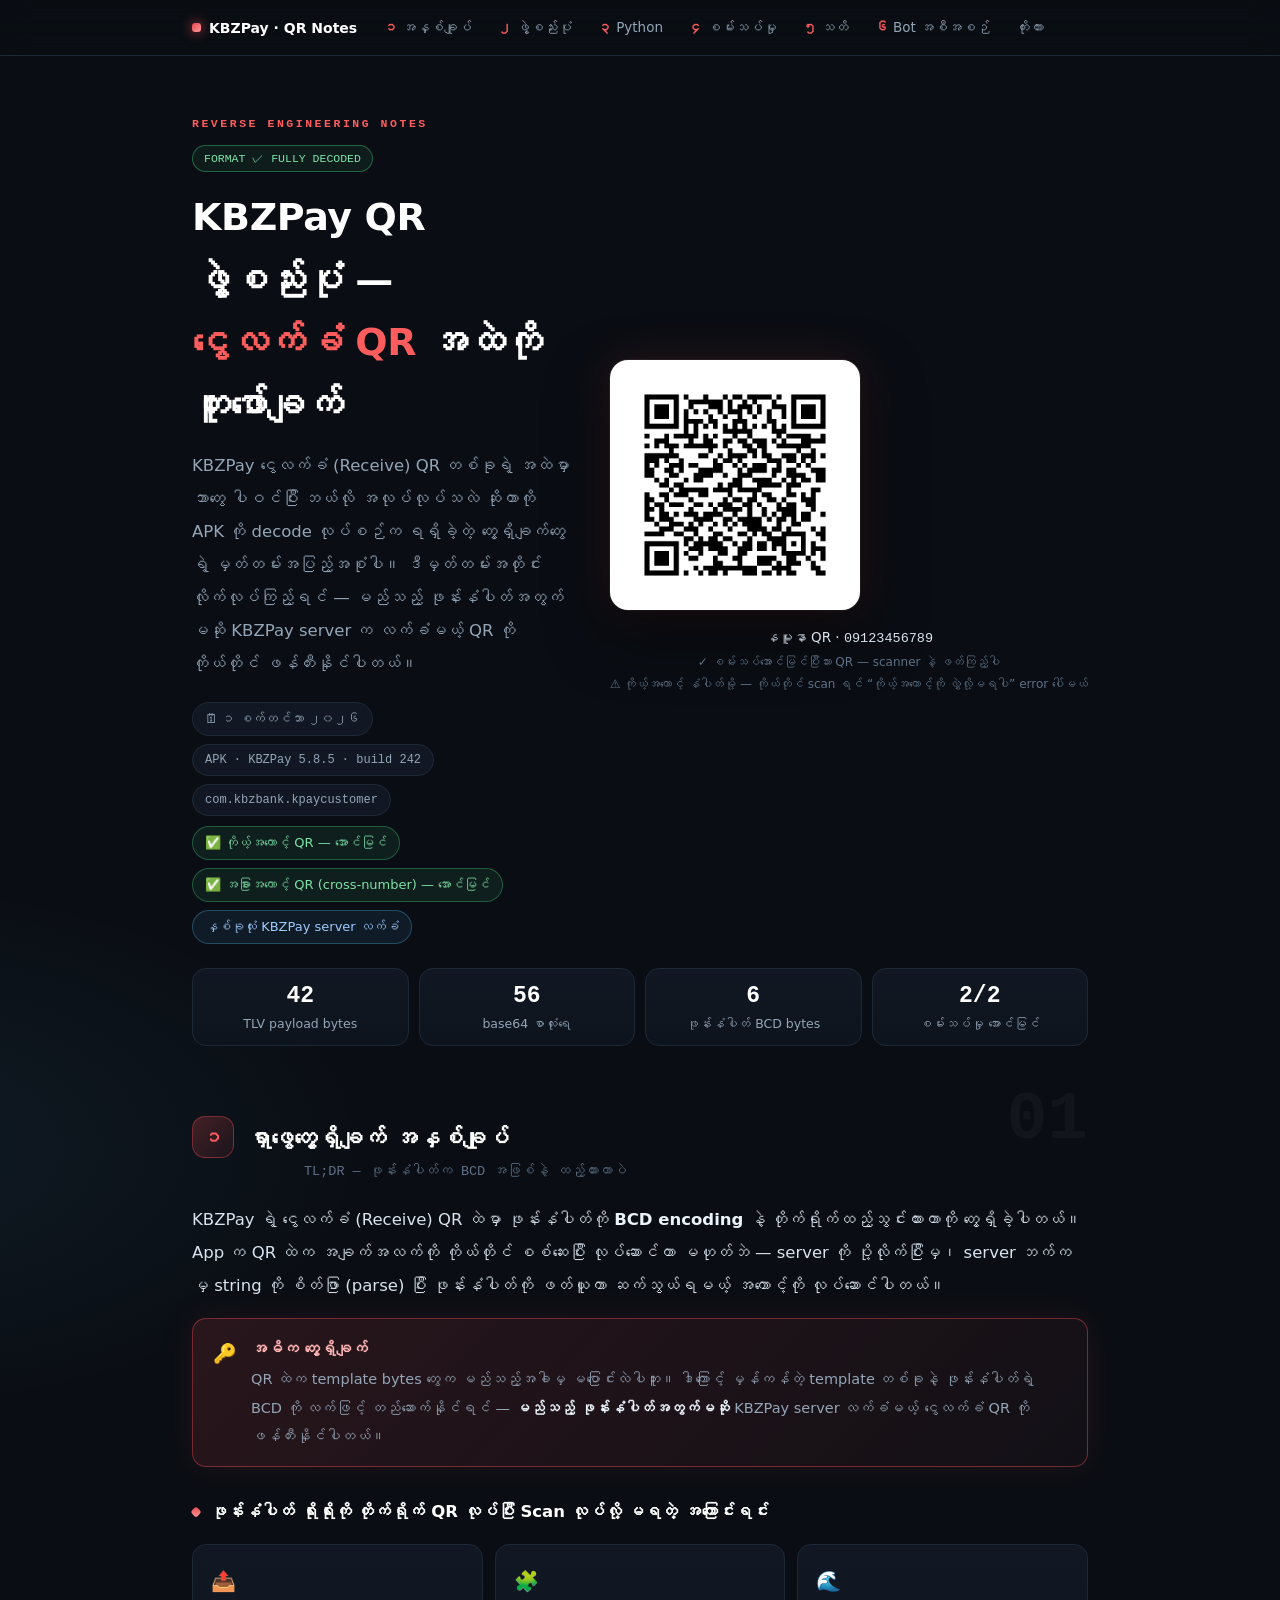
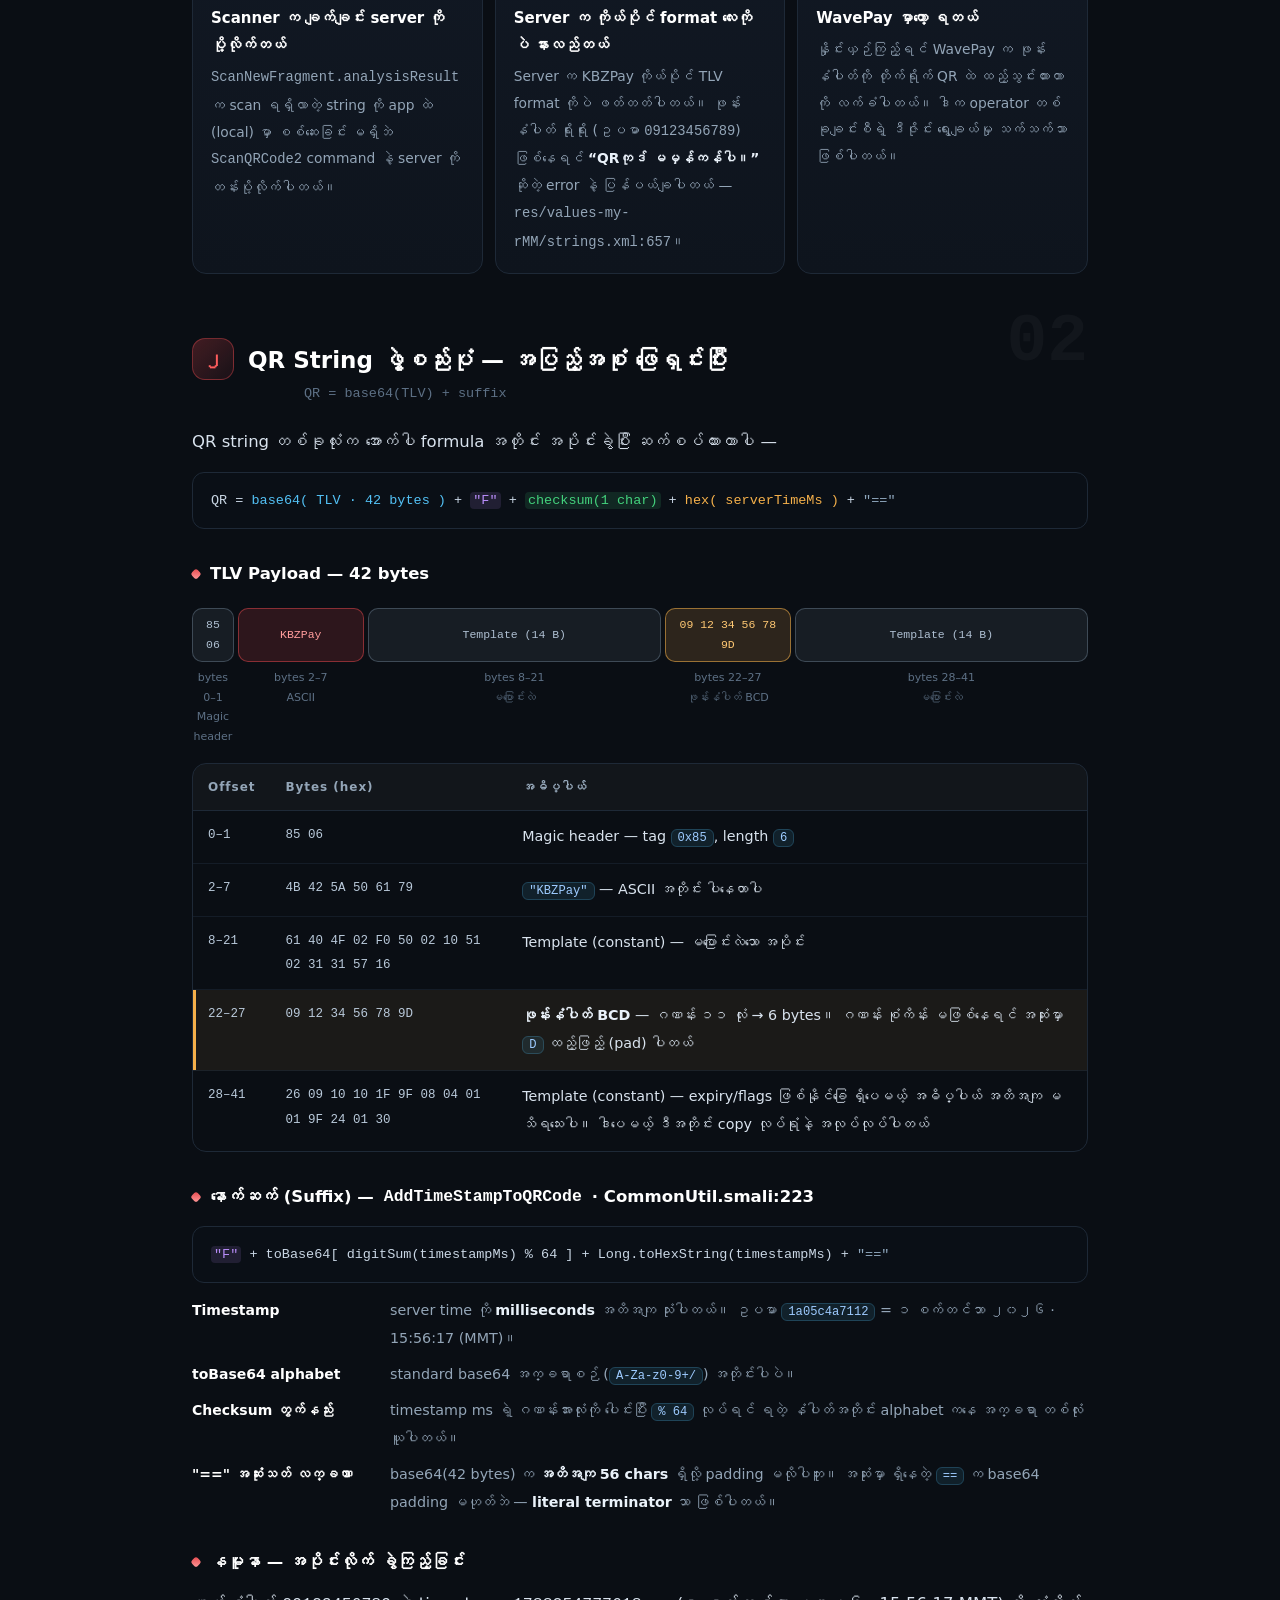
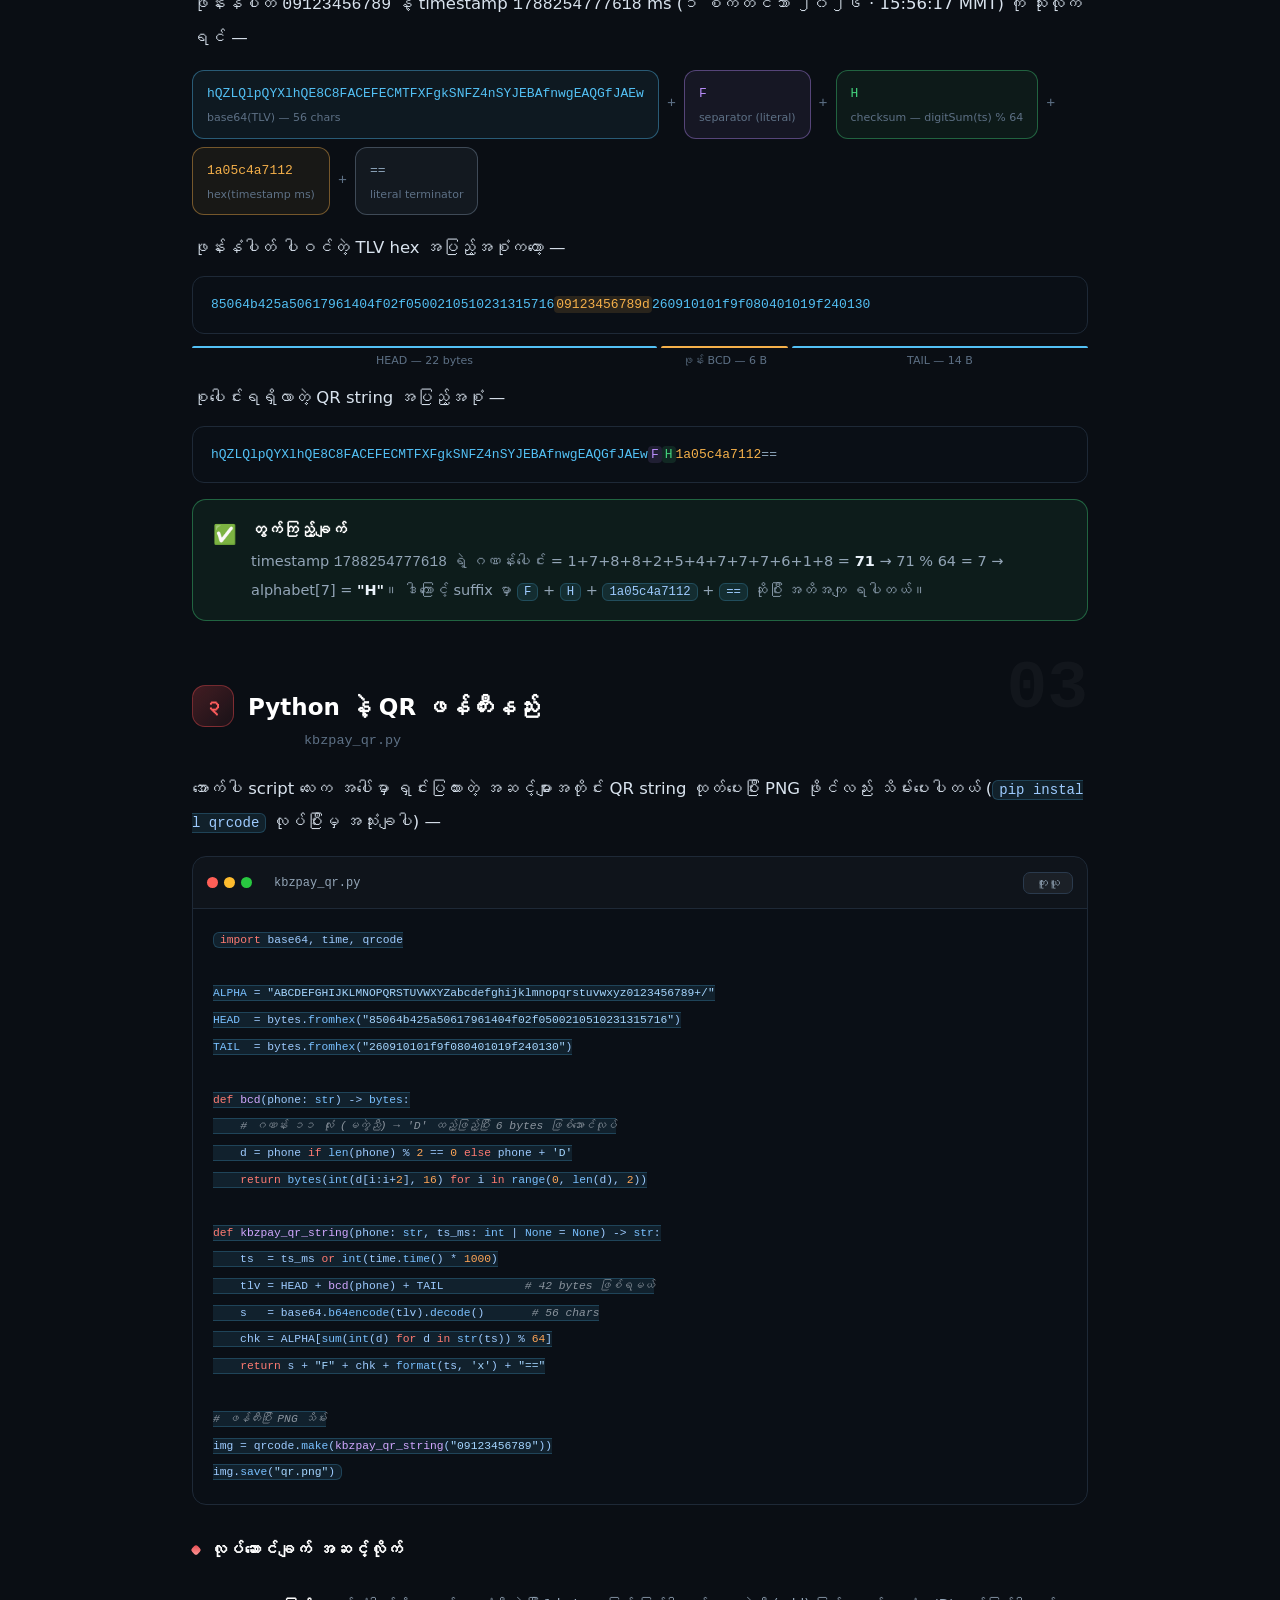
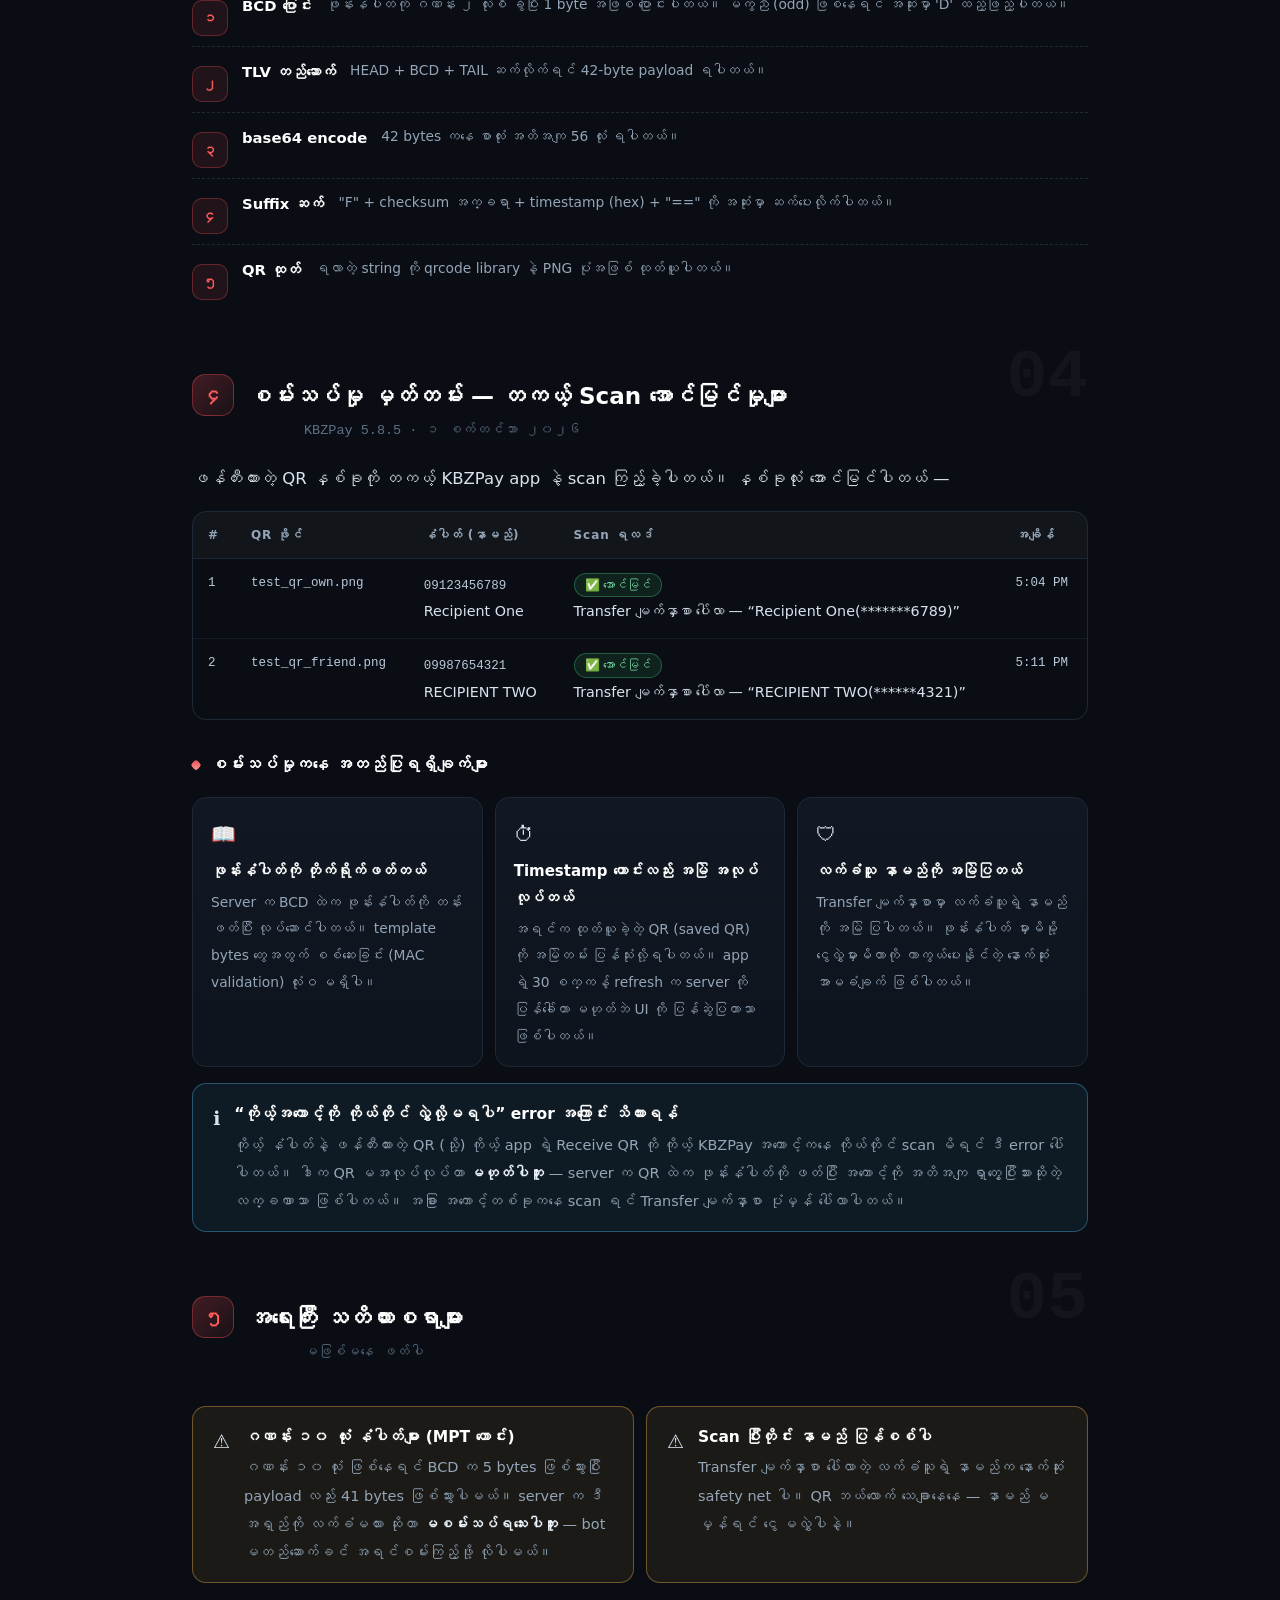
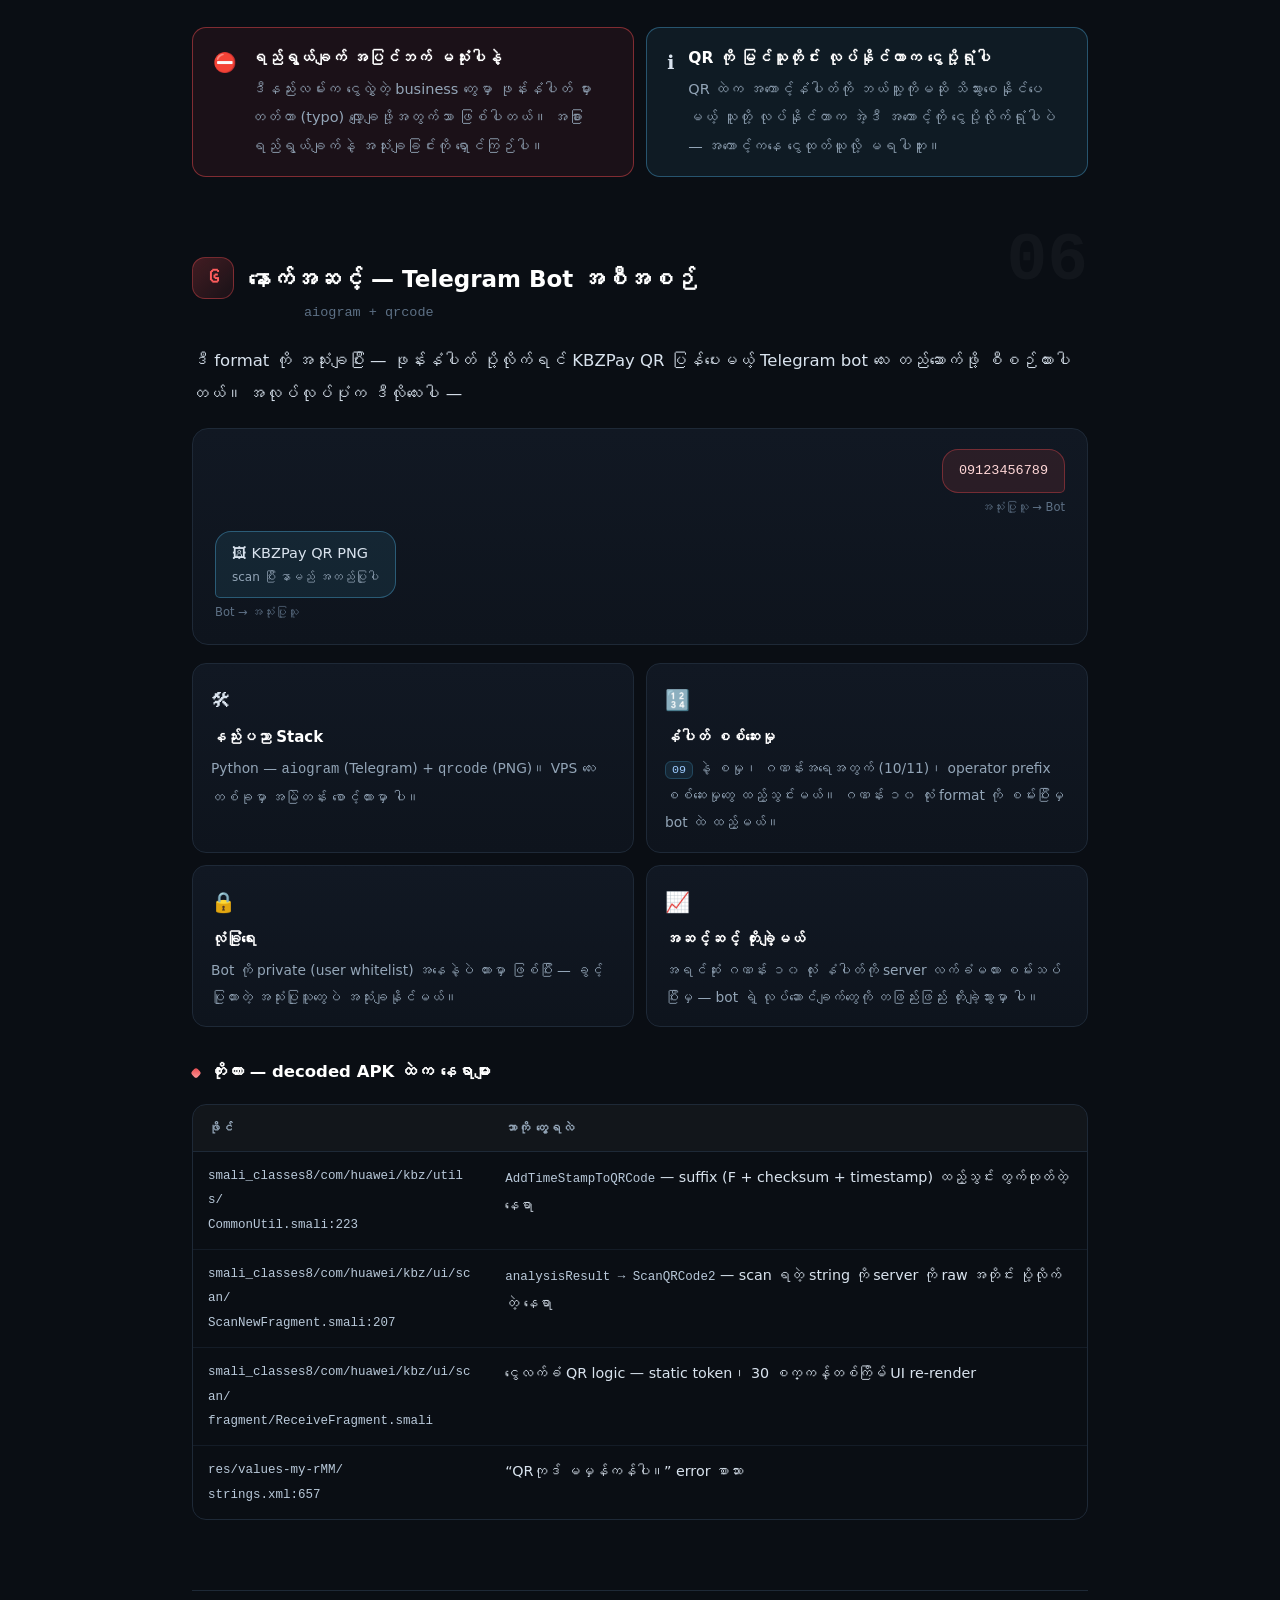
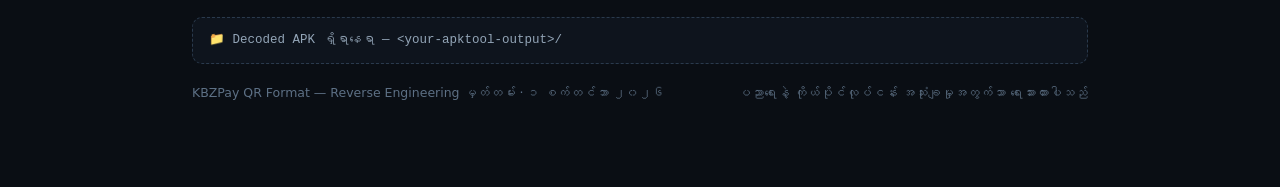
==== commit ac0bcba3: "docs: rewrite the README, add render.yaml and CI, mask the notes The README described a project that" ====
--- a/kbzpay-qr-notes.html
+++ b/kbzpay-qr-notes.html
@@ -267,8 +267,8 @@
       </div>
     </div>
     <div class="qr-side">
-      <div class="qr-card" role="img" aria-label="KBZPay နမူနာ QR ကုဒ်"><img src="[data-uri]" alt="KBZPay QR — 09960476738" style="width:100%;height:auto;display:block;border-radius:10px"></div>
-      <div class="qr-cap">နမူနာ QR · <span class="mono">09960476738</span></div>
+      <div class="qr-card" role="img" aria-label="KBZPay နမူနာ QR ကုဒ်"><img src="[data-uri]" alt="KBZPay QR — 09123456789" style="width:100%;height:auto;display:block;border-radius:10px"></div>
+      <div class="qr-cap">နမူနာ QR · <span class="mono">09123456789</span></div>
       <div class="qr-sub">✓ စမ်းသပ်အောင်မြင်ပြီးသား QR — scanner နဲ့ ဖတ်ကြည့်ပါ<br>⚠️ ကိုယ့်အကောင့် နံပါတ်မို့ — ကိုယ်တိုင် scan ရင် “ကိုယ့်အကောင့်ကို လွှဲလို့မရပါ” error ပေါ်မယ်</div>
     </div>
   </div>
@@ -310,7 +310,7 @@
     <div class="mini">
       <div class="m-ico">🧩</div>
       <h4>Server က ကိုယ်ပိုင် format လေးကိုပဲ နားလည်တယ်</h4>
-      <p>Server က KBZPay ကိုယ်ပိုင် TLV format ကိုပဲ ဖတ်တတ်ပါတယ်။ ဖုန်းနံပါတ် ရိုးရိုး (ဥပမာ <span class="mono">09960476738</span>) ဖြစ်နေရင် <b>“QRကုဒ် မမှန်ကန်ပါ။”</b> ဆိုတဲ့ error နဲ့ ပြန်ပယ်ချပါတယ် — <span class="mono">res/values-my-rMM/strings.xml:657</span>။</p>
+      <p>Server က KBZPay ကိုယ်ပိုင် TLV format ကိုပဲ ဖတ်တတ်ပါတယ်။ ဖုန်းနံပါတ် ရိုးရိုး (ဥပမာ <span class="mono">09123456789</span>) ဖြစ်နေရင် <b>“QRကုဒ် မမှန်ကန်ပါ။”</b> ဆိုတဲ့ error နဲ့ ပြန်ပယ်ချပါတယ် — <span class="mono">res/values-my-rMM/strings.xml:657</span>။</p>
     </div>
     <div class="mini">
       <div class="m-ico">🌊</div>
@@ -340,7 +340,7 @@
       <div class="seg seg-struct">85 06</div>
       <div class="seg seg-brand">KBZPay</div>
       <div class="seg seg-struct">Template (14 B)</div>
-      <div class="seg seg-phone">09 96 04 76 73 8D</div>
+      <div class="seg seg-phone">09 12 34 56 78 9D</div>
       <div class="seg seg-struct">Template (14 B)</div>
     </div>
     <div class="tlv-caps">
@@ -375,7 +375,7 @@
         </tr>
         <tr class="hl">
           <td class="mono-cell">22–27</td>
-          <td class="mono-cell">09 96 04 76 73 8D</td>
+          <td class="mono-cell">09 12 34 56 78 9D</td>
           <td><b>ဖုန်းနံပါတ် BCD</b> — ဂဏန်း ၁၁ လုံး → 6 bytes။ ဂဏန်း စုံကိန်း မဖြစ်နေရင် အဆုံးမှာ <code>D</code> ထည့်ဖြည့် (pad) ပါတယ်</td>
         </tr>
         <tr>
@@ -402,10 +402,10 @@
   </div>
 
   <h3>နမူနာ — အပိုင်းလိုက် ခွဲကြည့်ခြင်း</h3>
-  <p>ဖုန်းနံပါတ် <span class="mono">09960476738</span> နဲ့ timestamp <span class="mono">1788254777618</span> ms (၁ စက်တင်ဘာ ၂၀၂၆ · 15:56:17 MMT) ကို သုံးလိုက်ရင် —</p>
+  <p>ဖုန်းနံပါတ် <span class="mono">09123456789</span> နဲ့ timestamp <span class="mono">1788254777618</span> ms (၁ စက်တင်ဘာ ၂၀၂၆ · 15:56:17 MMT) ကို သုံးလိုက်ရင် —</p>
 
   <div class="anatomy">
-    <div class="a-chip c-b64"><code>hQZLQlpQYXlhQE8C8FACEFECMTFXFgmWBHZzjSYJEBAfnwgEAQGfJAEw</code><small>base64(TLV) — 56 chars</small></div>
+    <div class="a-chip c-b64"><code>hQZLQlpQYXlhQE8C8FACEFECMTFXFgkSNFZ4nSYJEBAfnwgEAQGfJAEw</code><small>base64(TLV) — 56 chars</small></div>
     <span class="plus">+</span>
     <div class="a-chip c-f"><code>F</code><small>separator (literal)</small></div>
     <span class="plus">+</span>
@@ -417,7 +417,7 @@
   </div>
 
   <p>ဖုန်းနံပါတ် ပါဝင်တဲ့ TLV hex အပြည့်အစုံကတော့ —</p>
-  <pre class="hexline"><span class="h-struct">85064b425a50617961404f02f0500210510231315716</span><span class="h-phone">09960476738d</span><span class="h-struct">260910101f9f080401019f240130</span></pre>
+  <pre class="hexline"><span class="h-struct">85064b425a50617961404f02f0500210510231315716</span><span class="h-phone">09123456789d</span><span class="h-struct">260910101f9f080401019f240130</span></pre>
   <div class="hex-caps">
     <div class="b1"><span>HEAD — 22 bytes</span></div>
     <div class="b2"><span>ဖုန်း BCD — 6 B</span></div>
@@ -425,7 +425,7 @@
   </div>
 
   <p>စုပေါင်းရရှိလာတဲ့ QR string အပြည့်အစုံ —</p>
-  <pre class="qrline"><span class="t-tlv">hQZLQlpQYXlhQE8C8FACEFECMTFXFgmWBHZzjSYJEBAfnwgEAQGfJAEw</span><span class="t-f">F</span><span class="t-chk">H</span><span class="t-ts">1a05c4a7112</span><span class="t-eq">==</span></pre>
+  <pre class="qrline"><span class="t-tlv">hQZLQlpQYXlhQE8C8FACEFECMTFXFgkSNFZ4nSYJEBAfnwgEAQGfJAEw</span><span class="t-f">F</span><span class="t-chk">H</span><span class="t-ts">1a05c4a7112</span><span class="t-eq">==</span></pre>
 
   <div class="callout ok">
     <div class="ico">✅</div>
@@ -473,7 +473,7 @@
     <span class="k">return</span> s + <span class="s">"F"</span> + chk + <span class="f">format</span>(ts, <span class="s">'x'</span>) + <span class="s">"=="</span>
 
 <span class="c"># ဖန်တီးပြီး PNG သိမ်း</span>
-img = qrcode.<span class="f">make</span>(<span class="d">kbzpay_qr_string</span>(<span class="s">"09960476738"</span>))
+img = qrcode.<span class="f">make</span>(<span class="d">kbzpay_qr_string</span>(<span class="s">"09123456789"</span>))
 img.<span class="f">save</span>(<span class="s">"qr.png"</span>)</code></pre>
   </div>
 
@@ -508,15 +508,15 @@
         <tr>
           <td class="mono-cell">1</td>
           <td class="mono-cell">test_qr_own.png</td>
-          <td><span class="mono">09960476738</span><br>Aung Swe Phyo</td>
-          <td><span class="ok-pill">✅ အောင်မြင်</span><br>Transfer မျက်နှာစာ ပေါ်လာ — “Aung Swe Phyo(*******6738)”</td>
+          <td><span class="mono">09123456789</span><br>Recipient One</td>
+          <td><span class="ok-pill">✅ အောင်မြင်</span><br>Transfer မျက်နှာစာ ပေါ်လာ — “Recipient One(*******6789)”</td>
           <td class="mono-cell">5:04 PM</td>
         </tr>
         <tr>
           <td class="mono-cell">2</td>
           <td class="mono-cell">test_qr_friend.png</td>
-          <td><span class="mono">09691915980</span><br>MA MAY THAZIN SAUNG</td>
-          <td><span class="ok-pill">✅ အောင်မြင်</span><br>Transfer မျက်နှာစာ ပေါ်လာ — “MA MAY THAZIN SAUNG(******5980)”</td>
+          <td><span class="mono">09987654321</span><br>RECIPIENT TWO</td>
+          <td><span class="ok-pill">✅ အောင်မြင်</span><br>Transfer မျက်နှာစာ ပေါ်လာ — “RECIPIENT TWO(******4321)”</td>
           <td class="mono-cell">5:11 PM</td>
         </tr>
       </tbody>
@@ -607,7 +607,7 @@
 
   <div class="chat">
     <div class="chat-row user">
-      <div class="bubble">09960476738</div>
+      <div class="bubble">09123456789</div>
       <div class="chat-who">အသုံးပြုသူ → Bot</div>
     </div>
     <div class="chat-row bot">
@@ -669,7 +669,7 @@
 
 <!-- ================= FOOTER ================= -->
 <footer>
-  <div class="foot-path">📁 Decoded APK ရှိရာနေရာ — /home/zixuan/Projects/zCode/kbz/decoded/</div>
+  <div class="foot-path">📁 Decoded APK ရှိရာနေရာ — &lt;your-apktool-output&gt;/</div>
   <div class="foot-meta">
     <span>KBZPay QR Format — Reverse Engineering မှတ်တမ်း · ၁ စက်တင်ဘာ ၂၀၂၆</span>
     <span>ပညာရေးနဲ့ ကိုယ်ပိုင်လုပ်ငန်း အသုံးချမှုအတွက်သာ ရေးသားထားပါသည်</span>
